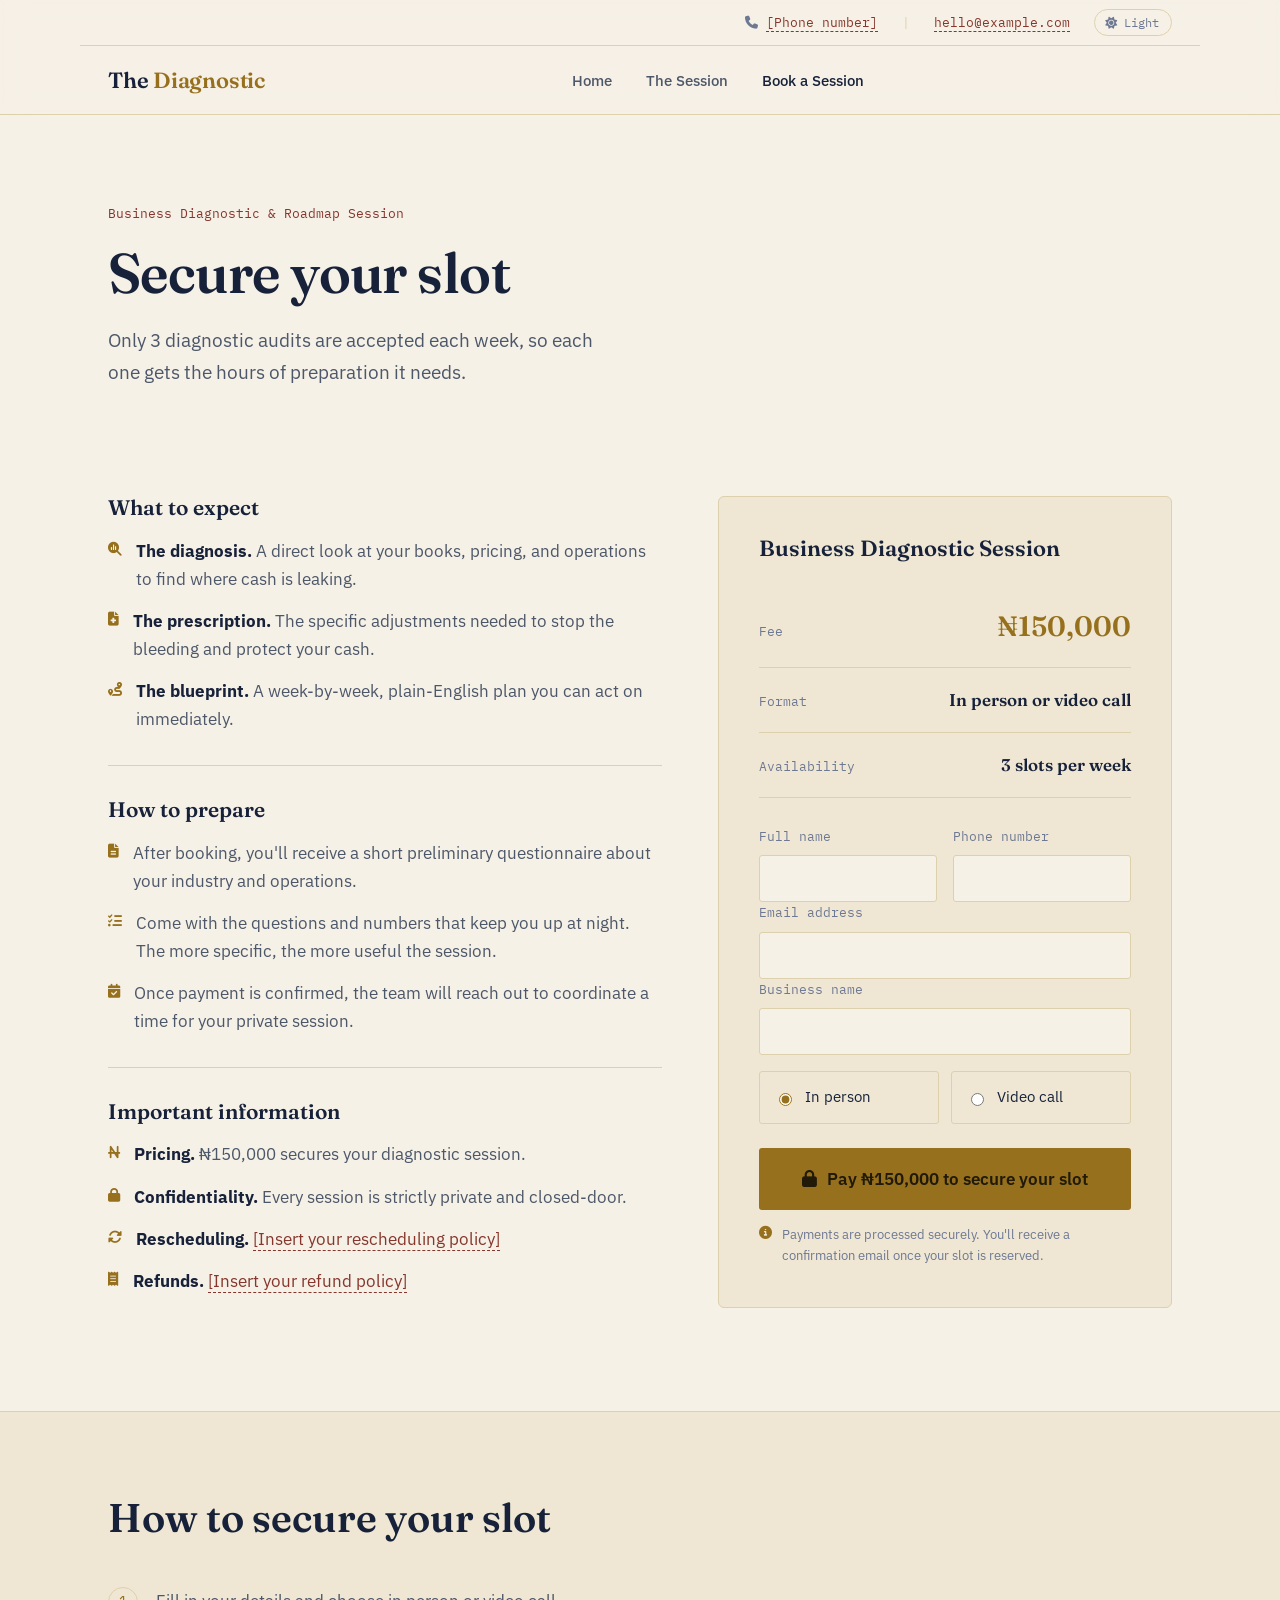
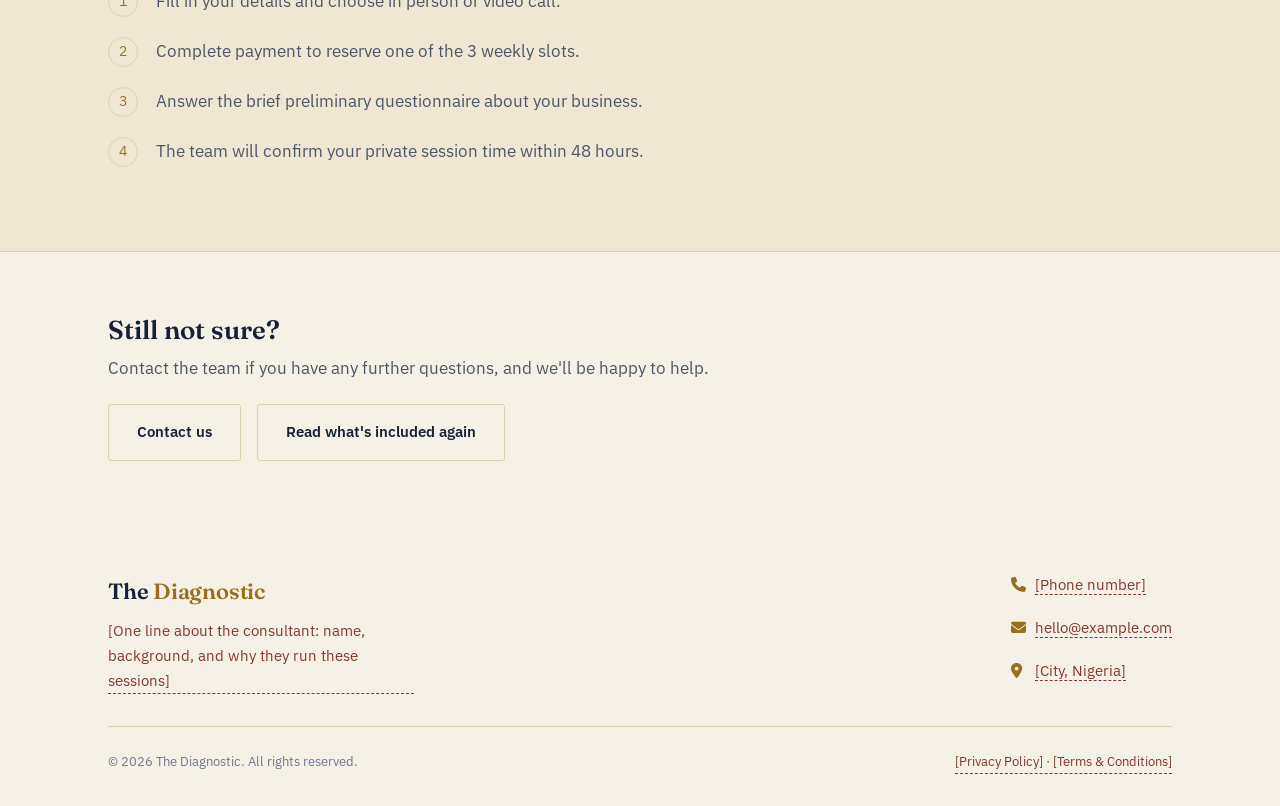
==== book-your-session.html @ 74709413 "fix: fixed UI bugs and navbar JS script" ====
<!doctype html>
<html lang="en">

<head>
  <meta charset="UTF-8" />
  <meta name="viewport" content="width=device-width, initial-scale=1" />
  <script>
    (function () {
      try {
        var stored = localStorage.getItem("diagnostic-theme");
        var theme = stored || (window.matchMedia && window.matchMedia("(prefers-color-scheme: light)").matches ? "light" : "dark");
        if (theme === "light") document.documentElement.setAttribute("data-theme", "light");
      } catch (e) { }
    })();
  </script>
  <title>Book Your Business Diagnostic Session</title>
  <meta name="description"
    content="Secure one of 3 weekly diagnostic sessions. ₦150,000. In person or by private video call." />
  <link rel="preconnect" href="https://fonts.googleapis.com" />
  <link rel="preconnect" href="https://fonts.gstatic.com" crossorigin />
  <link
    href="https://fonts.googleapis.com/css2?family=Fraunces:opsz,wght@9..144,500;9..144,600;9..144,700&family=IBM+Plex+Sans:wght@400;500;600&family=IBM+Plex+Mono:wght@400;500&display=swap"
    rel="stylesheet" />
  <link rel="stylesheet" href="https://cdnjs.cloudflare.com/ajax/libs/font-awesome/6.5.2/css/all.min.css"
    integrity="sha512-SnH5WK+bZxgPHs44uWIX+LLJAJ9/2PkPKZ5QiAj6Ta86w+fsb2TkcmfRyVX3pBnMFcV7oQPJkl9QevSCWr3W6A=="
    crossorigin="anonymous" referrerpolicy="no-referrer" />
  <link rel="stylesheet" href="assets/style.css" />
  <style>
    .booking-grid {
      display: grid;
      grid-template-columns: 1.1fr 0.9fr;
      gap: 56px;
      align-items: start;
    }

    @media (max-width: 880px) {
      .booking-grid {
        grid-template-columns: 1fr;
      }
    }

    .booking-form {
      display: grid;
      gap: 16px;
      margin-top: 28px;
    }

    .booking-form label {
      display: block;
      font-family: var(--font-mono);
      font-size: 0.8125rem;
      color: var(--color-text-faint);
      margin-bottom: 8px;
    }

    .booking-form input {
      width: 100%;
      background: var(--color-bg);
      border: 1px solid var(--color-border);
      border-radius: var(--radius-sm);
      padding: 13px 14px;
      color: var(--color-text);
      font-family: var(--font-body);
      font-size: 0.9375rem;
    }

    .booking-form input:focus-visible {
      outline: 2px solid var(--color-accent-strong);
      outline-offset: 2px;
    }

    .booking-form fieldset {
      border: none;
      padding: 0;
      margin: 0;
    }

    .booking-form_row {
      display: grid;
      grid-template-columns: 1fr 1fr;
      gap: 16px;
    }

    @media (max-width: 520px) {
      .booking-form_row {
        grid-template-columns: 1fr;
      }
    }

    .format-choice {
      display: grid;
      grid-template-columns: 1fr 1fr;
      gap: 12px;
    }

    @media (max-width: 520px) {
      .format-choice {
        grid-template-columns: 1fr;
      }
    }

    .format-choice label {
      display: flex;
      align-items: center;
      gap: 10px;
      border: 1px solid var(--color-border);
      border-radius: var(--radius-sm);
      padding: 13px 14px;
      font-family: var(--font-body);
      font-size: 0.9375rem;
      color: var(--color-text);
      cursor: pointer;
    }

    .format-choice input {
      width: auto;
      accent-color: var(--color-accent);
    }

    .payment-note {
      display: flex;
      align-items: flex-start;
      gap: 10px;
      font-size: 0.8125rem;
      color: var(--color-text-faint);
      margin-top: 14px;
    }

    .payment-note i {
      color: var(--color-accent);
      margin-top: 2px;
    }
  </style>
</head>

<body>

  <div class="nav_scrim" aria-hidden="true"></div>
  <header class="site-header">
    <div class="topbar">
      <a href="tel:+2340000000000"><i class="fa-solid fa-phone" aria-hidden="true"></i> <span class="fill-me">[Phone
          number]</span></a>
      <span class="topbar_divider">|</span>
      <a href="mailto:hello@example.com"><span class="fill-me">hello@example.com</span></a>
      <button class="theme-toggle" aria-pressed="false" aria-label="Switch to light mode">
        <i class="fa-solid fa-moon" aria-hidden="true"></i>
        <i class="fa-solid fa-sun" aria-hidden="true"></i>
        <span id="theme-label">Dark</span>
      </button>
    </div>
    <nav class="nav">
      <a href="index.html" class="wordmark">The <span>Diagnostic</span></a>
      <ul class="nav_links">
        <li><a href="index.html">Home</a></li>
        <li><a href="the-diagnostic.html">The Session</a></li>
        <li><a href="book-your-session.html" aria-current="page">Book a Session</a></li>
      </ul>
      <div class="nav_cta">
        <button class="nav_toggle" aria-label="Open menu" aria-expanded="false">
          <i class="fa-solid fa-bars" aria-hidden="true"></i>
        </button>
      </div>
    </nav>
  </header>

  <main>

    <section class="hero" style="padding-bottom: 24px;">
      <div class="container">
        <p class="hero_eyebrow">Business Diagnostic &amp; Roadmap Session</p>
        <h1 class="hero_title" style="max-width: 20ch; font-size: clamp(2.25rem, 3.4vw + 1rem, 3.5rem);">Secure your
          slot</h1>
        <p class="hero_subtitle">Only 3 diagnostic audits are accepted each week, so each one gets the hours of
          preparation it needs.</p>
      </div>
    </section>

    <section class="section">
      <div class="container">
        <div class="booking-grid">

          <div>
            <div class="detail-block" style="border-top: none; padding-top: 0;">
              <h3>What to expect</h3>
              <ul>
                <li><i class="fa-solid fa-magnifying-glass-chart" aria-hidden="true"></i><span><strong>The
                      diagnosis.</strong> A direct look at your books, pricing, and operations to find where cash is
                    leaking.</span></li>
                <li><i class="fa-solid fa-file-medical" aria-hidden="true"></i><span><strong>The prescription.</strong>
                    The specific adjustments needed to stop the bleeding and protect your cash.</span></li>
                <li><i class="fa-solid fa-route" aria-hidden="true"></i><span><strong>The blueprint.</strong> A
                    week-by-week, plain-English plan you can act on immediately.</span></li>
              </ul>
            </div>

            <div class="detail-block">
              <h3>How to prepare</h3>
              <ul>
                <li><i class="fa-solid fa-file-lines" aria-hidden="true"></i><span>After booking, you'll receive a short
                    preliminary questionnaire about your industry and operations.</span></li>
                <li><i class="fa-solid fa-list-check" aria-hidden="true"></i><span>Come with the questions and numbers
                    that keep you up at night. The more specific, the more useful the session.</span></li>
                <li><i class="fa-solid fa-calendar-check" aria-hidden="true"></i><span>Once payment is confirmed, the
                    team will reach out to coordinate a time for your private session.</span></li>
              </ul>
            </div>

            <div class="detail-block">
              <h3>Important information</h3>
              <ul>
                <li><i class="fa-solid fa-naira-sign" aria-hidden="true"></i><span><strong>Pricing.</strong> ₦150,000
                    secures your diagnostic session.</span></li>
                <li><i class="fa-solid fa-lock" aria-hidden="true"></i><span><strong>Confidentiality.</strong> Every
                    session is strictly private and closed-door.</span></li>
                <li><i class="fa-solid fa-rotate" aria-hidden="true"></i><span><strong>Rescheduling.</strong> <span
                      class="fill-me">[Insert your rescheduling policy]</span></span></li>
                <li><i class="fa-solid fa-receipt" aria-hidden="true"></i><span><strong>Refunds.</strong> <span
                      class="fill-me">[Insert your refund policy]</span></span></li>
              </ul>
            </div>
          </div>

          <aside class="offer-panel" aria-labelledby="booking-heading">
            <h2 id="booking-heading" style="font-size: 1.375rem; margin-bottom: 24px;">Business Diagnostic Session</h2>

            <div class="offer-panel_row">
              <span class="offer-panel_label">Fee</span>
              <span class="offer-panel_value offer-panel_value--price">&#8358;150,000</span>
            </div>
            <div class="offer-panel_row">
              <span class="offer-panel_label">Format</span>
              <span class="offer-panel_value">In person or video call</span>
            </div>
            <div class="offer-panel_row">
              <span class="offer-panel_label">Availability</span>
              <span class="offer-panel_value">3 slots per week</span>
            </div>

            <form class="booking-form" id="booking-form">
              <fieldset>
                <legend class="visually-hidden">Your details</legend>
                <div class="booking-form_row">
                  <div>
                    <label for="full-name">Full name</label>
                    <input type="text" id="full-name" name="full-name" required autocomplete="name" />
                  </div>
                  <div>
                    <label for="phone">Phone number</label>
                    <input type="tel" id="phone" name="phone" required autocomplete="tel" />
                  </div>
                </div>
                <div>
                  <label for="email">Email address</label>
                  <input type="email" id="email" name="email" required autocomplete="email" />
                </div>
                <div>
                  <label for="business-name">Business name</label>
                  <input type="text" id="business-name" name="business-name" required autocomplete="organization" />
                </div>
              </fieldset>

              <fieldset>
                <legend class="visually-hidden">Preferred format</legend>
                <label for="format-in-person" class="visually-hidden">Format</label>
                <div class="format-choice">
                  <label>
                    <input type="radio" name="format" value="in-person" checked />
                    In person
                  </label>
                  <label>
                    <input type="radio" name="format" value="video-call" />
                    Video call
                  </label>
                </div>
              </fieldset>

              <button type="submit" class="btn btn--primary btn--block btn--large">
                <i class="fa-solid fa-lock" aria-hidden="true"></i>
                Pay &#8358;150,000 to secure your slot
              </button>
            </form>

            <p class="payment-note">
              <i class="fa-solid fa-circle-info" aria-hidden="true"></i>
              <span>Payments are processed securely. You'll receive a confirmation email once your slot is
                reserved.</span>
            </p>
          </aside>

        </div>
      </div>
    </section>

    <section class="section section--panel">
      <div class="container">
        <div class="section_head">
          <h2>How to secure your slot</h2>
        </div>
        <ol class="steps">
          <li>
            <p>Fill in your details and choose in person or video call.</p>
          </li>
          <li>
            <p>Complete payment to reserve one of the 3 weekly slots.</p>
          </li>
          <li>
            <p>Answer the brief preliminary questionnaire about your business.</p>
          </li>
          <li>
            <p>The team will confirm your private session time within 48 hours.</p>
          </li>
        </ol>
      </div>
    </section>

    <section class="contact-band">
      <div class="container">
        <h2>Still not sure?</h2>
        <p>Contact the team if you have any further questions, and we'll be happy to help.</p>
        <div class="contact-band_actions">
          <a href="mailto:hello@example.com" class="btn btn--ghost">Contact us</a>
          <a href="the-diagnostic.html" class="btn btn--ghost">Read what's included again</a>
        </div>
      </div>
    </section>

  </main>

  <footer class="site-footer">
    <div class="container">
      <div class="site-footer_grid">
        <div class="site-footer_brand">
          <a href="index.html" class="wordmark">The <span>Diagnostic</span></a>
          <p class="fill-me">[One line about the consultant: name, background, and why they run these sessions]</p>
        </div>
        <div class="site-footer_contact">
          <div><i class="fa-solid fa-phone" aria-hidden="true"></i><span class="fill-me">[Phone number]</span></div>
          <div><i class="fa-solid fa-envelope" aria-hidden="true"></i><span class="fill-me">hello@example.com</span>
          </div>
          <div><i class="fa-solid fa-location-dot" aria-hidden="true"></i><span class="fill-me">[City, Nigeria]</span>
          </div>
        </div>
      </div>
      <div class="site-footer_bottom">
        <span>&copy; <span id="year"></span> The Diagnostic. All rights reserved.</span>
        <span class="fill-me">[Privacy Policy] &middot; [Terms &amp; Conditions]</span>
      </div>
    </div>
  </footer>

  <script src="assets/script.js"></script>
  <script src="https://js.paystack.co/v1/inline.js"></script>
  <script>
    document.getElementById("year").textContent = new Date().getFullYear();

    var PAYSTACK_PUBLIC_KEY = "pk_test_340489430ccd695dd2fd06856f54d619862354df";

    document.getElementById("booking-form").addEventListener("submit", function (event) {
      event.preventDefault();

      var email = document.getElementById("email").value;
      var fullName = document.getElementById("full-name").value;

      var handler = PaystackPop.setup({
        key: PAYSTACK_PUBLIC_KEY,
        email: email,
        amount: 15000000, // ₦150,000 in kobo
        currency: "NGN",
        ref: "diag_" + Math.floor(Math.random() * 1000000000 + 1),
        metadata: {
          custom_fields: [
            { display_name: "Full Name", variable_name: "full_name", value: fullName }
          ]
        },
        callback: function (response) {
          window.location.href = "thank-you.html?ref=" + response.reference;
        },
        onClose: function () {
          alert("Error occurred while processing payment! Try again.")
        }
      });

      handler.openIframe();
    });
  </script>
</body>

</html>
---- assets/style.css ----
/* ==========================================================================
   The Business Diagnostic Platform — shared stylesheet
   ========================================================================== */

:root {
  /* Colour */
  --color-bg: #0f1b2d;
  --color-bg-panel: #16273d;
  --color-bg-panel-alt: #1c304a;
  --color-text: #f3efe7;
  --color-text-muted: #b9c2cf;
  --color-text-faint: #7c8aa0;
  --color-border: #2a3b52;
  --color-accent: #c89b3c;
  --color-accent-strong: #e0b655;
  --color-alert: #a24437;
  --color-alert-strong: #c2564a;

  /* Type */
  --font-display: "Fraunces", Georgia, "Times New Roman", serif;
  --font-body:
    "IBM Plex Sans", -apple-system, BlinkMacSystemFont, "Segoe UI", sans-serif;
  --font-mono: "IBM Plex Mono", "Courier New", monospace;

  /* Layout */
  --container-width: 1120px;
  --radius-sm: 3px;
  --radius-md: 6px;
  --header-blur-bg: color-mix(in srgb, var(--color-bg) 80%, transparent);
  --drawer-bg: color-mix(in srgb, var(--color-bg-panel) 88%, transparent);
}

[data-theme="light"] {
  --color-bg: #f6f1e7;
  --color-bg-panel: #efe7d3;
  --color-bg-panel-alt: #e6dbbe;
  --color-text: #17223a;
  --color-text-muted: #4c5769;
  --color-text-faint: #6d7893;
  --color-border: #ddd0ac;
  --color-accent: #96701d;
  --color-accent-strong: #7c5c17;
  --color-alert: #a24437;
  --color-alert-strong: #86362c;
}

[data-theme="light"] .btn--primary {
  color: #211a09;
}

[data-theme="light"] .leak-card_icon {
  background: rgba(150, 112, 29, 0.14);
}

*,
*::before,
*::after {
  box-sizing: border-box;
}

html {
  height: 100%;
  scroll-behavior: smooth;
}

body {
  height: 100%;
  min-height: 100vh;
  margin: 0;
  display: flex;
  flex-direction: column;
  background: var(--color-bg);
  color: var(--color-text);
  font-family: var(--font-body);
  font-size: 17px;
  line-height: 1.65;
  -webkit-font-smoothing: antialiased;
  transition:
    background-color 200ms ease,
    color 200ms ease;
}

main {
  flex: 1 0 auto;
}

body.nav-open {
  overflow: hidden;
}

@media (prefers-reduced-motion: reduce) {
  html {
    scroll-behavior: auto;
  }
  * {
    animation-duration: 0.001ms !important;
    transition-duration: 0.001ms !important;
  }
}

img {
  max-width: 100%;
  display: block;
}

a {
  color: inherit;
}

.container {
  width: 100%;
  max-width: var(--container-width);
  margin: 0 auto;
  padding: 0 28px;
}

.visually-hidden {
  position: absolute;
  width: 1px;
  height: 1px;
  overflow: hidden;
  clip: rect(0 0 0 0);
  white-space: nowrap;
}

/* Focus visibility ------------------------------------------------------- */

a:focus-visible,
button:focus-visible,
input:focus-visible,
textarea:focus-visible {
  outline: 2px solid var(--color-accent-strong);
  outline-offset: 3px;
}

/* Typography --------------------------------------------------------------*/

h1,
h2,
h3,
h4 {
  font-family: var(--font-display);
  font-weight: 600;
  line-height: 1.08;
  margin: 0;
  color: var(--color-text);
}

p {
  margin: 0 0 1.1em;
  max-width: 62ch;
  color: var(--color-text-muted);
}

p:last-child {
  margin-bottom: 0;
}

.eyebrow-note {
  font-family: var(--font-mono);
  font-size: 0.8125rem;
  color: var(--color-accent);
  letter-spacing: 0.02em;
}

/* Buttons ------------------------------------------------------------------*/

.btn {
  display: inline-flex;
  align-items: center;
  gap: 10px;
  font-family: var(--font-body);
  font-weight: 600;
  font-size: 0.9375rem;
  text-decoration: none;
  padding: 15px 28px;
  border-radius: var(--radius-sm);
  border: 1px solid transparent;
  cursor: pointer;
  transition:
    background-color 160ms ease,
    border-color 160ms ease,
    color 160ms ease;
}

.btn--primary {
  background: var(--color-accent);
  color: #16130a;
}

.btn--primary:hover,
.btn--primary:focus-visible {
  background: var(--color-accent-strong);
}

.btn--ghost {
  background: transparent;
  color: var(--color-text);
  border-color: var(--color-border);
}

.btn--ghost:hover,
.btn--ghost:focus-visible {
  border-color: var(--color-accent);
  color: var(--color-accent-strong);
}

.btn--block {
  width: 100%;
  justify-content: center;
}

.btn--large {
  padding: 19px 32px;
  font-size: 1.0625rem;
}

/* Header --------------------------------------------------------------------*/

.site-header {
  border-bottom: 1px solid var(--color-border);
  position: sticky;
  top: 0;
  z-index: 47;
  width: 100%;
  isolation: isolate;
}

.site-header::before {
  content: "";
  position: absolute;
  inset: 0;
  z-index: -1;
  background: var(--header-blur-bg);
  backdrop-filter: blur(14px) saturate(140%);
  -webkit-backdrop-filter: blur(14px) saturate(140%);
}

.topbar {
  display: flex;
  align-items: center;
  justify-content: flex-end;
  flex-wrap: wrap;
  gap: 10px 24px;
  padding: 9px 28px;
  max-width: var(--container-width);
  margin: 0 auto;
  border-bottom: 1px solid var(--color-border);
  font-family: var(--font-mono);
  font-size: 0.8125rem;
  color: var(--color-text-faint);
}

.topbar a {
  text-decoration: none;
  color: var(--color-text-faint);
}

.topbar a:hover {
  color: var(--color-accent);
}

.topbar_divider {
  color: var(--color-border);
}

.theme-toggle {
  display: inline-flex;
  align-items: center;
  gap: 7px;
  background: transparent;
  border: 1px solid var(--color-border);
  border-radius: 999px;
  color: var(--color-text-faint);
  font-family: var(--font-mono);
  font-size: 0.75rem;
  padding: 5px 12px 5px 10px;
  cursor: pointer;
  transition:
    border-color 160ms ease,
    color 160ms ease;
}

.theme-toggle:hover,
.theme-toggle:focus-visible {
  border-color: var(--color-accent);
  color: var(--color-accent);
}

.theme-toggle .fa-sun {
  display: none;
}

[data-theme="light"] .theme-toggle .fa-moon {
  display: none;
}

[data-theme="light"] .theme-toggle .fa-sun {
  display: inline-block;
}

@media (max-width: 560px) {
  .theme-toggle span {
    display: none;
  }
}

.nav {
  display: flex;
  align-items: center;
  justify-content: space-between;
  gap: 20px;
  padding: 16px 28px;
  max-width: var(--container-width);
  margin: 0 auto;
  width: 100%;
}

.wordmark {
  font-family: var(--font-display);
  font-size: 1.375rem;
  font-weight: 600;
  text-decoration: none;
  color: var(--color-text);
  letter-spacing: -0.01em;
  white-space: nowrap;
}

.wordmark span {
  color: var(--color-accent);
}

.nav_drawer {
  display: contents;
}

.nav_close {
  display: none;
}

.nav_links {
  display: flex;
  align-items: center;
  gap: 34px;
  list-style: none;
  margin: 0;
  padding: 0;
}

.nav_links a {
  text-decoration: none;
  color: var(--color-text-muted);
  font-size: 0.9375rem;
  font-weight: 500;
  transition: color 160ms ease;
}

.nav_links a:hover,
.nav_links a[aria-current="page"] {
  color: var(--color-text);
}

.nav_cta {
  display: flex;
  align-items: center;
  gap: 16px;
  flex-shrink: 0;
}

.nav_toggle {
  display: none;
  background: transparent;
  border: 1px solid var(--color-border);
  border-radius: var(--radius-sm);
  color: var(--color-text);
  width: 42px;
  height: 42px;
  font-size: 1.125rem;
  align-items: center;
  justify-content: center;
  cursor: pointer;
  flex-shrink: 0;
}

.nav_toggle:hover,
.nav_toggle:focus-visible {
  border-color: var(--color-accent);
  color: var(--color-accent);
}

.nav_scrim {
  position: fixed;
  inset: 0;
  background: rgba(6, 11, 20, 0.55);
  opacity: 0;
  pointer-events: none;
  transition: opacity 220ms ease;
  z-index: 45;
}

.nav_scrim.is-open {
  opacity: 1;
  pointer-events: auto;
}

@media (min-width: 881px) {
  .nav_scrim {
    display: none;
  }
}

@media (max-width: 880px) {
  .nav {
    padding: 14px 20px;
  }
  .nav_drawer {
    display: block;
    position: fixed;
    top: 0;
    right: 0;
    bottom: 0;
    width: min(320px, 82vw);
    background: var(--drawer-bg);
    backdrop-filter: blur(22px) saturate(160%);
    -webkit-backdrop-filter: blur(22px) saturate(160%);
    border-left: 1px solid var(--color-border);
    box-shadow: -12px 0 40px rgba(0, 0, 0, 0.35);
    padding: 24px 28px 28px;
    transform: translateX(100%);
    transition: transform 280ms ease;
    z-index: 50;
    overflow-y: auto;
  }

  .nav_drawer.is-open {
    transform: translateX(0);
  }

  .nav_close {
    display: flex;
    align-items: center;
    justify-content: center;
    margin-left: auto;
    margin-bottom: 28px;
    width: 40px;
    height: 40px;
    background: transparent;
    border: 1px solid var(--color-border);
    border-radius: var(--radius-sm);
    color: var(--color-text);
    font-size: 1.0625rem;
    cursor: pointer;
  }

  .nav_close:hover,
  .nav_close:focus-visible {
    border-color: var(--color-accent);
    color: var(--color-accent);
  }

  .nav_links {
    display: flex;
    flex-direction: column;
    align-items: flex-start;
    gap: 4px;
  }

  .nav_links a {
    padding: 13px 0;
    width: 100%;
    border-bottom: 1px solid var(--color-border);
    font-size: 1.0625rem;
  }

  .nav_links a:last-child {
    border-bottom: none;
  }

  .nav_cta .btn {
    display: none;
  }

  .nav_toggle {
    display: inline-flex;
  }
}

/* Hero -----------------------------------------------------------------*/

.hero {
  position: relative;
  padding: 88px 0 96px;
  overflow: hidden;
}

.hero_grid {
  display: grid;
  grid-template-columns: 1.15fr 0.85fr;
  gap: 56px;
  align-items: center;
}

.hero_eyebrow {
  font-family: var(--font-mono);
  font-size: 0.8125rem;
  color: var(--color-alert-strong);
  margin: 0 0 18px;
}

.hero_eyebrow--positive {
  color: var(--color-accent-strong);
}

.hero_title {
  font-size: clamp(2.5rem, 4.2vw + 1rem, 3.25rem);
  letter-spacing: -0.01em;
}

.hero_subtitle {
  margin-top: 22px;
  font-size: 1.1875rem;
  max-width: 46ch;
  color: var(--color-text-muted);
}

.hero_actions {
  margin-top: 34px;
  display: flex;
  align-items: center;
  gap: 22px;
  flex-wrap: wrap;
}

.hero_note {
  font-family: var(--font-mono);
  font-size: 0.8125rem;
  color: var(--color-text-faint);
  margin-top: 22px;
}

.vitals {
  width: 100%;
  height: auto;
}

.vitals path {
  fill: none;
  stroke: var(--color-accent);
  stroke-width: 2;
  opacity: 0.55;
}

.vitals circle {
  fill: var(--color-accent-strong);
}

@media (max-width: 880px) {
  .hero_grid {
    grid-template-columns: 1fr;
  }
  .hero {
    padding: 56px 0 64px;
  }
}

/* Section rhythm ---------------------------------------------------------*/

.section {
  padding: 84px 0;
}

.section--panel {
  background: var(--color-bg-panel);
  border-top: 1px solid var(--color-border);
  border-bottom: 1px solid var(--color-border);
}

.section_head {
  max-width: 640px;
  margin-bottom: 48px;
}

.section_head h2 {
  font-size: clamp(1.875rem, 2.4vw + 1rem, 2.5rem);
  margin-bottom: 16px;
}

@media (max-width: 640px) {
  .section {
    padding: 56px 0;
  }
}

/* Symptom list -------------------------------------------------------------*/

.symptom-list {
  list-style: none;
  margin: 0;
  padding: 0;
  display: grid;
  gap: 1px;
  background: var(--color-border);
  border: 1px solid var(--color-border);
  border-radius: var(--radius-md);
  overflow: hidden;
}

.symptom-list li {
  background: var(--color-bg);
  padding: 24px 28px;
  display: flex;
  gap: 18px;
  align-items: flex-start;
}

.symptom-list i {
  color: var(--color-alert-strong);
  font-size: 1.0625rem;
  margin-top: 4px;
  flex-shrink: 0;
}

.symptom-list p {
  margin: 0;
  color: var(--color-text);
  max-width: 60ch;
}

/* Leak cards --------------------------------------------------------------*/

.card-grid {
  display: grid;
  grid-template-columns: repeat(3, 1fr);
  gap: 1px;
  background: var(--color-border);
  border: 1px solid var(--color-border);
  border-radius: var(--radius-md);
  overflow: hidden;
}

.card-grid--two {
  grid-template-columns: repeat(2, 1fr);
}

@media (max-width: 880px) {
  .card-grid,
  .card-grid--two {
    grid-template-columns: 1fr;
  }
}

.leak-card {
  background: var(--color-bg-panel);
  padding: 32px 28px;
}

.leak-card_icon {
  width: 44px;
  height: 44px;
  border-radius: var(--radius-sm);
  background: rgba(200, 155, 60, 0.12);
  color: var(--color-accent);
  display: flex;
  align-items: center;
  justify-content: center;
  font-size: 1.125rem;
  margin-bottom: 20px;
}

.leak-card h3 {
  font-size: 1.1875rem;
  margin-bottom: 10px;
}

.leak-card p {
  font-size: 0.9375rem;
  margin: 0;
}

/* Process sequence ----------------------------------------------------------*/

.process {
  display: grid;
  grid-template-columns: repeat(3, 1fr);
  gap: 40px;
}

@media (max-width: 880px) {
  .process {
    grid-template-columns: 1fr;
    gap: 32px;
  }
}

.process_step {
  border-top: 2px solid var(--color-accent);
  padding-top: 20px;
}

.process_index {
  font-family: var(--font-mono);
  color: var(--color-accent);
  font-size: 0.9375rem;
  display: block;
  margin-bottom: 14px;
}

.process_step h3 {
  font-size: 1.25rem;
  margin-bottom: 10px;
}

.process_step p {
  font-size: 0.9375rem;
}

/* Pull quote ----------------------------------------------------------------*/

.pull-quote {
  border-left: 2px solid var(--color-accent);
  padding-left: 32px;
  max-width: 760px;
}

.pull-quote p {
  font-family: var(--font-display);
  font-size: clamp(1.375rem, 1.6vw + 1rem, 1.875rem);
  color: var(--color-text);
  line-height: 1.4;
  max-width: 38ch;
}

/* CTA band -------------------------------------------------------------------*/

.cta-band {
  background: var(--color-bg-panel-alt);
  border-top: 1px solid var(--color-border);
  border-bottom: 1px solid var(--color-border);
  padding: 72px 0;
  text-align: left;
}

.cta-band_inner {
  display: flex;
  align-items: center;
  justify-content: space-between;
  gap: 32px;
  flex-wrap: wrap;
}

.cta-band h2 {
  font-size: clamp(1.75rem, 2.2vw + 1rem, 2.25rem);
  max-width: 20ch;
}

.cta-band p {
  margin-top: 12px;
}

/* Fee / offer summary block -------------------------------------------------*/

.offer-panel {
  background: var(--color-bg-panel);
  border: 1px solid var(--color-border);
  border-radius: var(--radius-md);
  padding: 40px;
}

.offer-panel_row {
  display: flex;
  align-items: baseline;
  justify-content: space-between;
  gap: 24px;
  padding: 18px 0;
  border-bottom: 1px solid var(--color-border);
}

.offer-panel_row:last-child {
  border-bottom: none;
  padding-bottom: 0;
}

.offer-panel_row:first-child {
  padding-top: 0;
}

.offer-panel_label {
  font-family: var(--font-mono);
  font-size: 0.8125rem;
  color: var(--color-text-faint);
}

.offer-panel_value {
  font-family: var(--font-display);
  font-size: 1.0625rem;
  font-weight: 600;
  text-align: right;
}

.offer-panel_value--price {
  font-size: 1.75rem;
  color: var(--color-accent);
}

/* Detail lists (what to expect / who it's for / preparation) ---------------*/

.detail-block {
  padding: 32px 0;
  border-top: 1px solid var(--color-border);
}

.detail-block:first-child {
  border-top: none;
  padding-top: 0;
}

.detail-block h3 {
  font-size: 1.3125rem;
  margin-bottom: 18px;
}

.detail-block ul {
  list-style: none;
  margin: 0;
  padding: 0;
  display: grid;
  gap: 14px;
}

.detail-block li {
  display: flex;
  gap: 14px;
  align-items: flex-start;
  color: var(--color-text-muted);
}

.detail-block li i {
  color: var(--color-accent);
  margin-top: 5px;
  font-size: 0.875rem;
  flex-shrink: 0;
}

.detail-block li strong {
  color: var(--color-text);
}

/* Steps list (how to secure your slot) --------------------------------------*/

.steps {
  list-style: none;
  margin: 0;
  padding: 0;
  counter-reset: step;
  display: grid;
  gap: 20px;
}

.steps li {
  counter-increment: step;
  display: flex;
  gap: 18px;
  align-items: flex-start;
}

.steps li::before {
  content: counter(step);
  font-family: var(--font-mono);
  font-size: 0.875rem;
  color: var(--color-accent);
  border: 1px solid var(--color-border);
  border-radius: 50%;
  width: 30px;
  height: 30px;
  display: flex;
  align-items: center;
  justify-content: center;
  flex-shrink: 0;
}

.steps p {
  margin: 0;
  color: var(--color-text-muted);
}

/* Cross-sell / still-not-sure -------------------------------------------------*/

.contact-band {
  text-align: left;
  padding: 64px 0;
}

.contact-band h2 {
  font-size: 1.625rem;
  margin-bottom: 10px;
}

.contact-band_actions {
  margin-top: 22px;
  display: flex;
  gap: 16px;
  flex-wrap: wrap;
}

/* Footer -----------------------------------------------------------------*/

.site-footer {
  padding: 48px 0 32px;
  flex-shrink: 0;
}

.site-footer_grid {
  display: flex;
  justify-content: space-between;
  gap: 32px;
  flex-wrap: wrap;
  margin-bottom: 32px;
}

.site-footer_brand p {
  font-size: 0.9375rem;
  max-width: 34ch;
  margin-top: 10px;
}

.site-footer_contact {
  font-size: 0.9375rem;
  color: var(--color-text-muted);
  display: grid;
  gap: 8px;
}

.site-footer_contact a {
  text-decoration: none;
  color: var(--color-text-muted);
}

.site-footer_contact a:hover {
  color: var(--color-accent);
}

.site-footer_contact i {
  width: 16px;
  color: var(--color-accent);
  margin-right: 8px;
}

.site-footer_bottom {
  display: flex;
  justify-content: space-between;
  gap: 16px;
  flex-wrap: wrap;
  padding-top: 24px;
  border-top: 1px solid var(--color-border);
  font-size: 0.8125rem;
  color: var(--color-text-faint);
}

.site-footer_bottom a {
  text-decoration: none;
  color: var(--color-text-faint);
}

.site-footer_bottom a:hover {
  color: var(--color-accent);
}

/* Placeholder marker for content the client still needs to supply ---------*/

.fill-me {
  color: var(--color-alert-strong);
  border-bottom: 1px dashed var(--color-alert-strong);
}
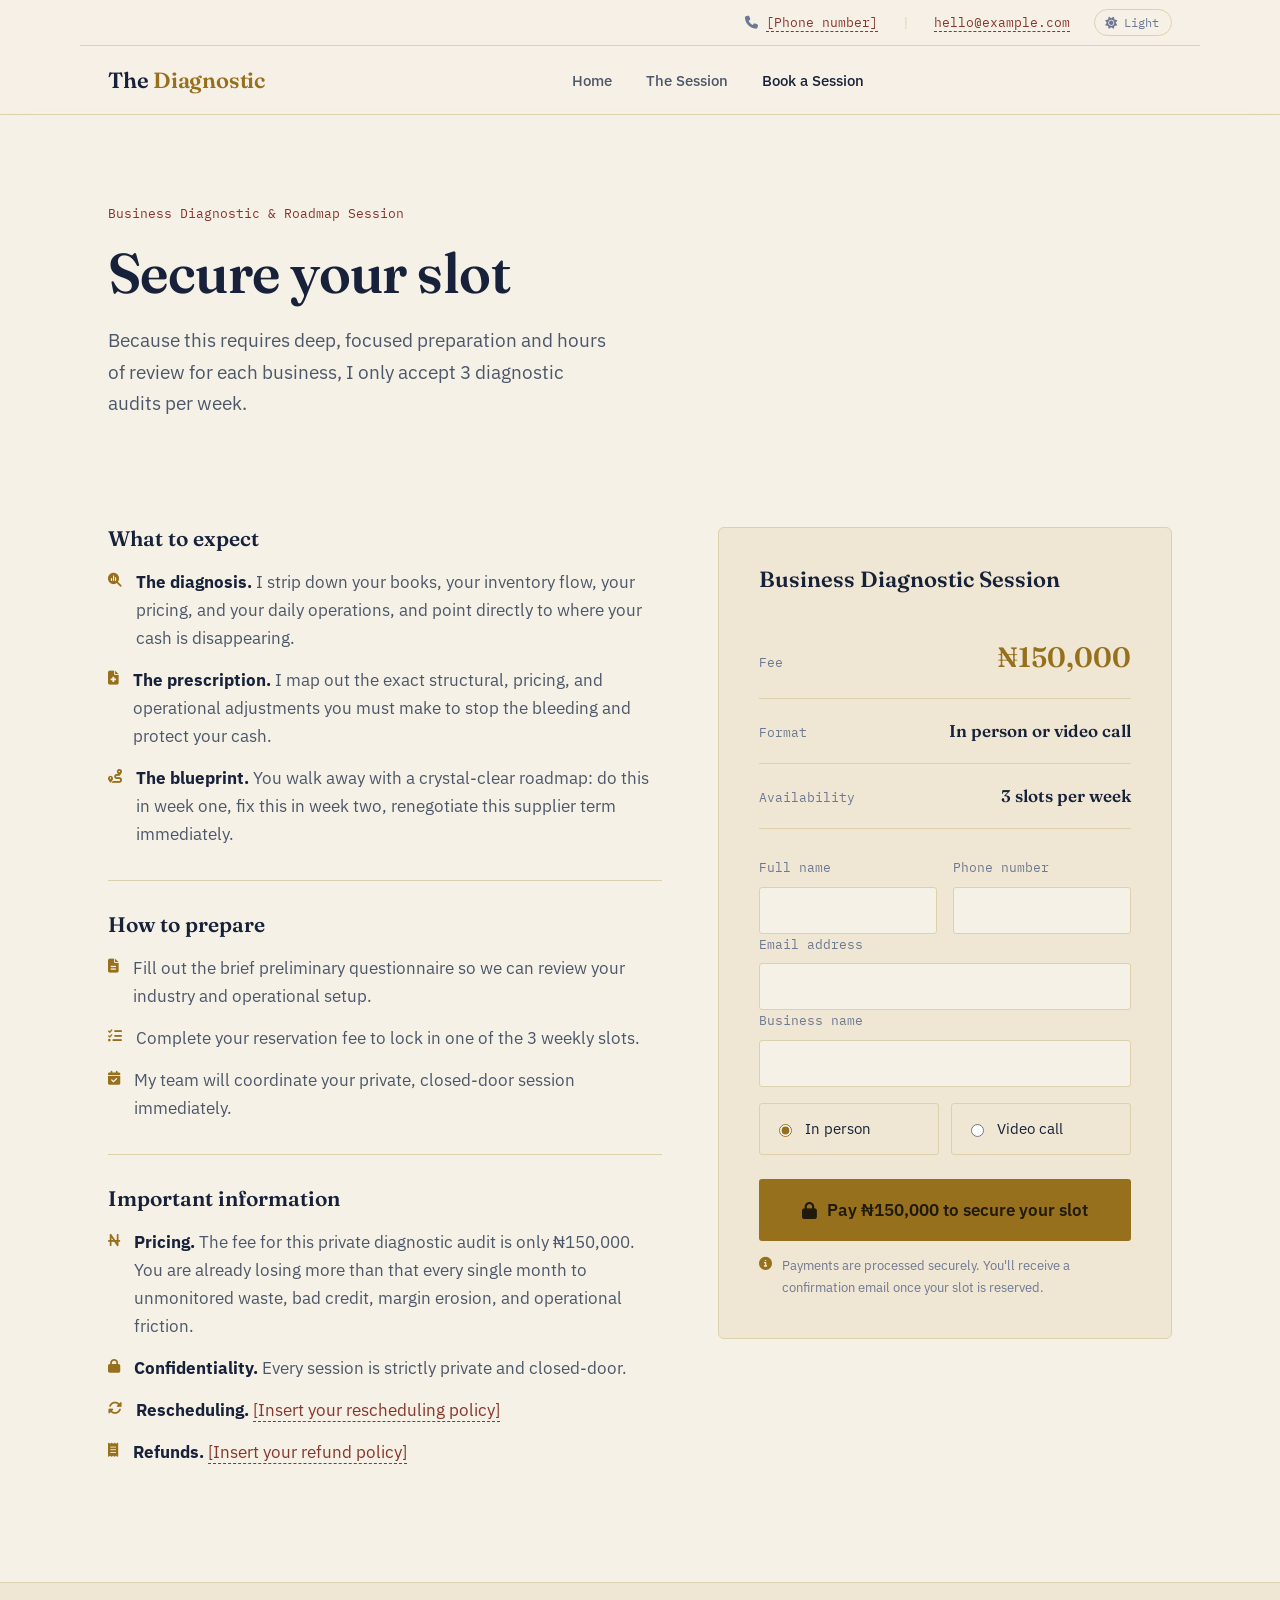
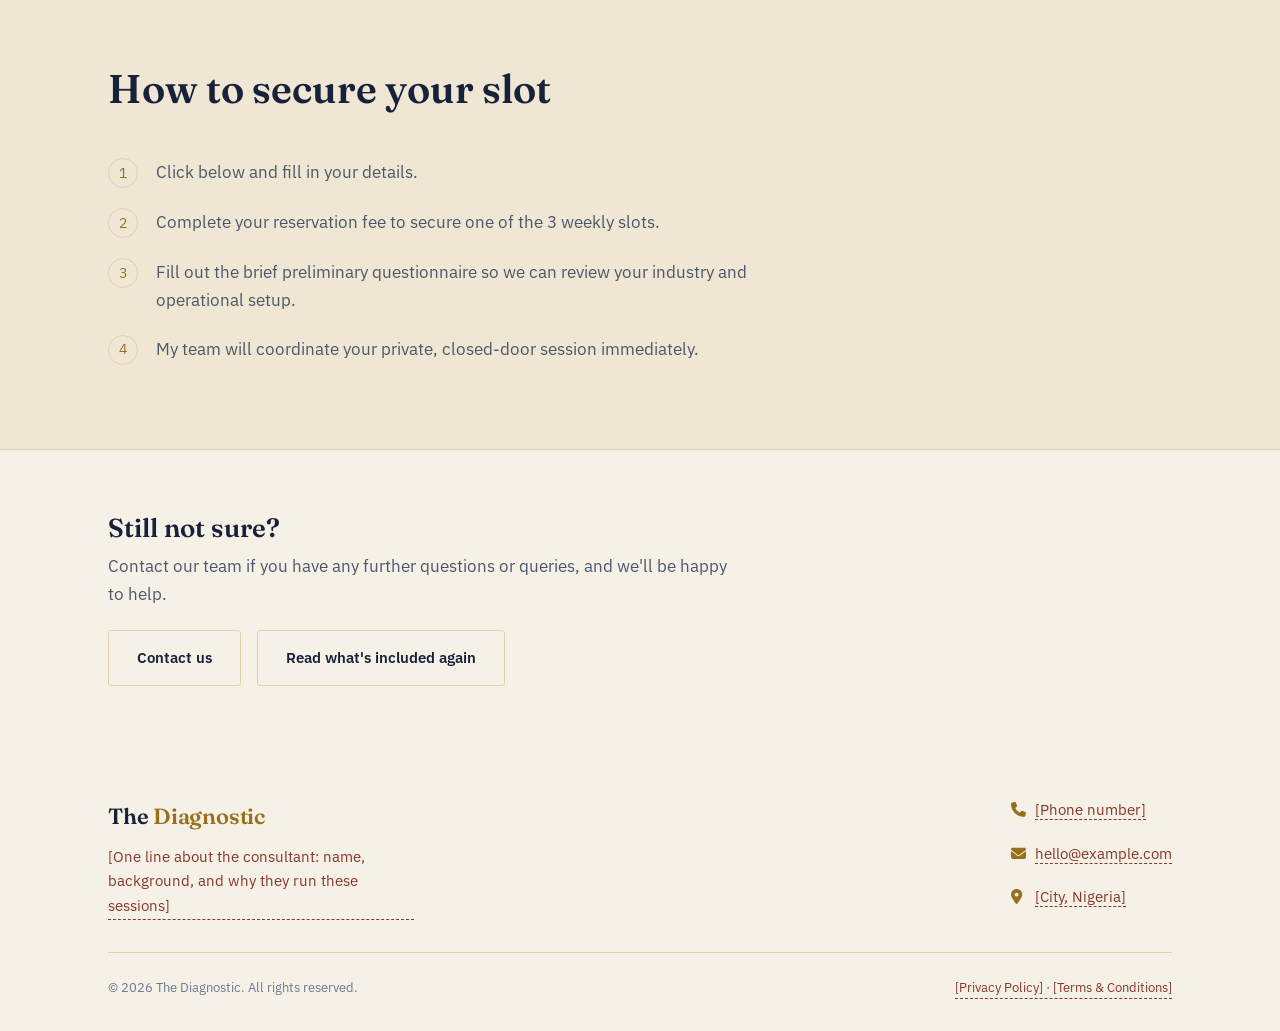
==== commit 4dd31645: "update: corrected site content, added bookings store & UI fixes" ====
--- a/book-your-session.html
+++ b/book-your-session.html
@@ -135,8 +135,8 @@
 
 <body>
 
-  <div class="nav_scrim" aria-hidden="true"></div>
   <header class="site-header">
+    <div class="nav_scrim" aria-hidden="true"></div>
     <div class="topbar">
       <a href="tel:+2340000000000"><i class="fa-solid fa-phone" aria-hidden="true"></i> <span class="fill-me">[Phone
           number]</span></a>
@@ -150,13 +150,18 @@
     </div>
     <nav class="nav">
       <a href="index.html" class="wordmark">The <span>Diagnostic</span></a>
-      <ul class="nav_links">
-        <li><a href="index.html">Home</a></li>
-        <li><a href="the-diagnostic.html">The Session</a></li>
-        <li><a href="book-your-session.html" aria-current="page">Book a Session</a></li>
-      </ul>
+      <div class="nav_drawer" id="nav-drawer">
+        <button class="nav_close" aria-label="Close menu">
+          <i class="fa-solid fa-xmark" aria-hidden="true"></i>
+        </button>
+        <ul class="nav_links">
+          <li><a href="index.html">Home</a></li>
+          <li><a href="the-diagnostic.html">The Session</a></li>
+          <li><a href="book-your-session.html" aria-current="page">Book a Session</a></li>
+        </ul>
+      </div>
       <div class="nav_cta">
-        <button class="nav_toggle" aria-label="Open menu" aria-expanded="false">
+        <button class="nav_toggle" aria-label="Open menu" aria-expanded="false" aria-controls="nav-drawer">
           <i class="fa-solid fa-bars" aria-hidden="true"></i>
         </button>
       </div>
@@ -170,8 +175,8 @@
         <p class="hero_eyebrow">Business Diagnostic &amp; Roadmap Session</p>
         <h1 class="hero_title" style="max-width: 20ch; font-size: clamp(2.25rem, 3.4vw + 1rem, 3.5rem);">Secure your
           slot</h1>
-        <p class="hero_subtitle">Only 3 diagnostic audits are accepted each week, so each one gets the hours of
-          preparation it needs.</p>
+        <p class="hero_subtitle">Because this requires deep, focused preparation and hours of review for each
+          business, I only accept 3 diagnostic audits per week.</p>
       </div>
     </section>
 
@@ -184,32 +189,36 @@
               <h3>What to expect</h3>
               <ul>
                 <li><i class="fa-solid fa-magnifying-glass-chart" aria-hidden="true"></i><span><strong>The
-                      diagnosis.</strong> A direct look at your books, pricing, and operations to find where cash is
-                    leaking.</span></li>
+                      diagnosis.</strong> I strip down your books, your inventory flow, your pricing, and your daily
+                    operations, and point directly to where your cash is disappearing.</span></li>
                 <li><i class="fa-solid fa-file-medical" aria-hidden="true"></i><span><strong>The prescription.</strong>
-                    The specific adjustments needed to stop the bleeding and protect your cash.</span></li>
-                <li><i class="fa-solid fa-route" aria-hidden="true"></i><span><strong>The blueprint.</strong> A
-                    week-by-week, plain-English plan you can act on immediately.</span></li>
+                    I map out the exact structural, pricing, and operational adjustments you must make to stop the
+                    bleeding and protect your cash.</span></li>
+                <li><i class="fa-solid fa-route" aria-hidden="true"></i><span><strong>The blueprint.</strong> You
+                    walk away with a crystal-clear roadmap: do this in week one, fix this in week two, renegotiate
+                    this supplier term immediately.</span></li>
               </ul>
             </div>
 
             <div class="detail-block">
               <h3>How to prepare</h3>
               <ul>
-                <li><i class="fa-solid fa-file-lines" aria-hidden="true"></i><span>After booking, you'll receive a short
-                    preliminary questionnaire about your industry and operations.</span></li>
-                <li><i class="fa-solid fa-list-check" aria-hidden="true"></i><span>Come with the questions and numbers
-                    that keep you up at night. The more specific, the more useful the session.</span></li>
-                <li><i class="fa-solid fa-calendar-check" aria-hidden="true"></i><span>Once payment is confirmed, the
-                    team will reach out to coordinate a time for your private session.</span></li>
+                <li><i class="fa-solid fa-file-lines" aria-hidden="true"></i><span>Fill out the brief preliminary
+                    questionnaire so we can review your industry and operational setup.</span></li>
+                <li><i class="fa-solid fa-list-check" aria-hidden="true"></i><span>Complete your reservation fee to
+                    lock in one of the 3 weekly slots.</span></li>
+                <li><i class="fa-solid fa-calendar-check" aria-hidden="true"></i><span>My team will coordinate your
+                    private, closed-door session immediately.</span></li>
               </ul>
             </div>
 
             <div class="detail-block">
               <h3>Important information</h3>
               <ul>
-                <li><i class="fa-solid fa-naira-sign" aria-hidden="true"></i><span><strong>Pricing.</strong> ₦150,000
-                    secures your diagnostic session.</span></li>
+                <li><i class="fa-solid fa-naira-sign" aria-hidden="true"></i><span><strong>Pricing.</strong> The fee
+                    for this private diagnostic audit is only ₦150,000. You are already losing more than that every
+                    single month to unmonitored waste, bad credit, margin erosion, and operational friction.</span>
+                </li>
                 <li><i class="fa-solid fa-lock" aria-hidden="true"></i><span><strong>Confidentiality.</strong> Every
                     session is strictly private and closed-door.</span></li>
                 <li><i class="fa-solid fa-rotate" aria-hidden="true"></i><span><strong>Rescheduling.</strong> <span
@@ -298,16 +307,16 @@
         </div>
         <ol class="steps">
           <li>
-            <p>Fill in your details and choose in person or video call.</p>
+            <p>Click below and fill in your details.</p>
           </li>
           <li>
-            <p>Complete payment to reserve one of the 3 weekly slots.</p>
+            <p>Complete your reservation fee to secure one of the 3 weekly slots.</p>
           </li>
           <li>
-            <p>Answer the brief preliminary questionnaire about your business.</p>
+            <p>Fill out the brief preliminary questionnaire so we can review your industry and operational setup.</p>
           </li>
           <li>
-            <p>The team will confirm your private session time within 48 hours.</p>
+            <p>My team will coordinate your private, closed-door session immediately.</p>
           </li>
         </ol>
       </div>
@@ -316,7 +325,7 @@
     <section class="contact-band">
       <div class="container">
         <h2>Still not sure?</h2>
-        <p>Contact the team if you have any further questions, and we'll be happy to help.</p>
+        <p>Contact our team if you have any further questions or queries, and we'll be happy to help.</p>
         <div class="contact-band_actions">
           <a href="mailto:hello@example.com" class="btn btn--ghost">Contact us</a>
           <a href="the-diagnostic.html" class="btn btn--ghost">Read what's included again</a>
@@ -353,7 +362,7 @@
   <script>
     document.getElementById("year").textContent = new Date().getFullYear();
 
-    var PAYSTACK_PUBLIC_KEY = "pk_test_340489430ccd695dd2fd06856f54d619862354df";
+    var PAYSTACK_PUBLIC_KEY = "pk_live_235a1fd93993c51b80e99d2d0698f90e335ff007";
 
     document.getElementById("booking-form").addEventListener("submit", function (event) {
       event.preventDefault();
@@ -366,14 +375,28 @@
         email: email,
         amount: 15000000, // ₦150,000 in kobo
         currency: "NGN",
-        ref: "diag_" + Math.floor(Math.random() * 1000000000 + 1),
+        ref: "diag_" + Date.now() + "_" + Math.floor(Math.random() * 1000000),
         metadata: {
           custom_fields: [
             { display_name: "Full Name", variable_name: "full_name", value: fullName }
           ]
         },
         callback: function (response) {
-          window.location.href = "thank-you.html?ref=" + response.reference;
+          // Payment done: save the booking to data/bookings.json, then go to thank-you page
+          fetch("/api/bookings", {
+            method: "POST",
+            headers: { "Content-Type": "application/json" },
+            body: JSON.stringify({
+              reference: response.reference,
+              full_name: fullName,
+              phone: document.getElementById("phone").value,
+              email: email,
+              business_name: document.getElementById("business-name").value,
+              format: document.querySelector('input[name="format"]:checked').value
+            })
+          }).finally(function () {
+            window.location.href = "thank-you.html?ref=" + response.reference;
+          });
         },
         onClose: function () {
           alert("Error occurred while processing payment! Try again.")
--- a/assets/style.css
+++ b/assets/style.css
@@ -305,6 +305,14 @@
   }
 }
 
+/* Keep the topbar on one line on small phones: phone number + theme toggle only */
+@media (max-width: 420px) {
+  .topbar a[href^="mailto:"],
+  .topbar_divider {
+    display: none;
+  }
+}
+
 .nav {
   display: flex;
   align-items: center;
@@ -388,6 +396,8 @@
   color: var(--color-accent);
 }
 
+/* Scrim and drawer both live inside .site-header, which forms one stacking context
+   above the page. Inside it: header content (auto) < scrim (1) < drawer (2). */
 .nav_scrim {
   position: fixed;
   inset: 0;
@@ -395,7 +405,7 @@
   opacity: 0;
   pointer-events: none;
   transition: opacity 220ms ease;
-  z-index: 45;
+  z-index: 1;
 }
 
 .nav_scrim.is-open {
@@ -409,12 +419,20 @@
   }
 }
 
+.nav_drawer-cta {
+  display: none;
+}
+
 @media (max-width: 880px) {
+  .topbar {
+    padding: 8px 20px;
+  }
   .nav {
     padding: 14px 20px;
   }
   .nav_drawer {
-    display: block;
+    display: flex;
+    flex-direction: column;
     position: fixed;
     top: 0;
     right: 0;
@@ -428,7 +446,7 @@
     padding: 24px 28px 28px;
     transform: translateX(100%);
     transition: transform 280ms ease;
-    z-index: 50;
+    z-index: 2;
     overflow-y: auto;
   }
 
@@ -461,19 +479,30 @@
   .nav_links {
     display: flex;
     flex-direction: column;
-    align-items: flex-start;
-    gap: 4px;
+    align-items: stretch;
+    gap: 0;
   }
 
   .nav_links a {
-    padding: 13px 0;
-    width: 100%;
+    display: block;
+    padding: 16px 0 16px 14px;
     border-bottom: 1px solid var(--color-border);
+    border-left: 2px solid transparent;
     font-size: 1.0625rem;
   }
 
-  .nav_links a:last-child {
+  .nav_links li:last-child a {
     border-bottom: none;
+  }
+
+  .nav_links a[aria-current="page"] {
+    border-left-color: var(--color-accent);
+    color: var(--color-accent-strong);
+  }
+
+  .nav_drawer-cta {
+    display: flex;
+    margin-top: 28px;
   }
 
   .nav_cta .btn {
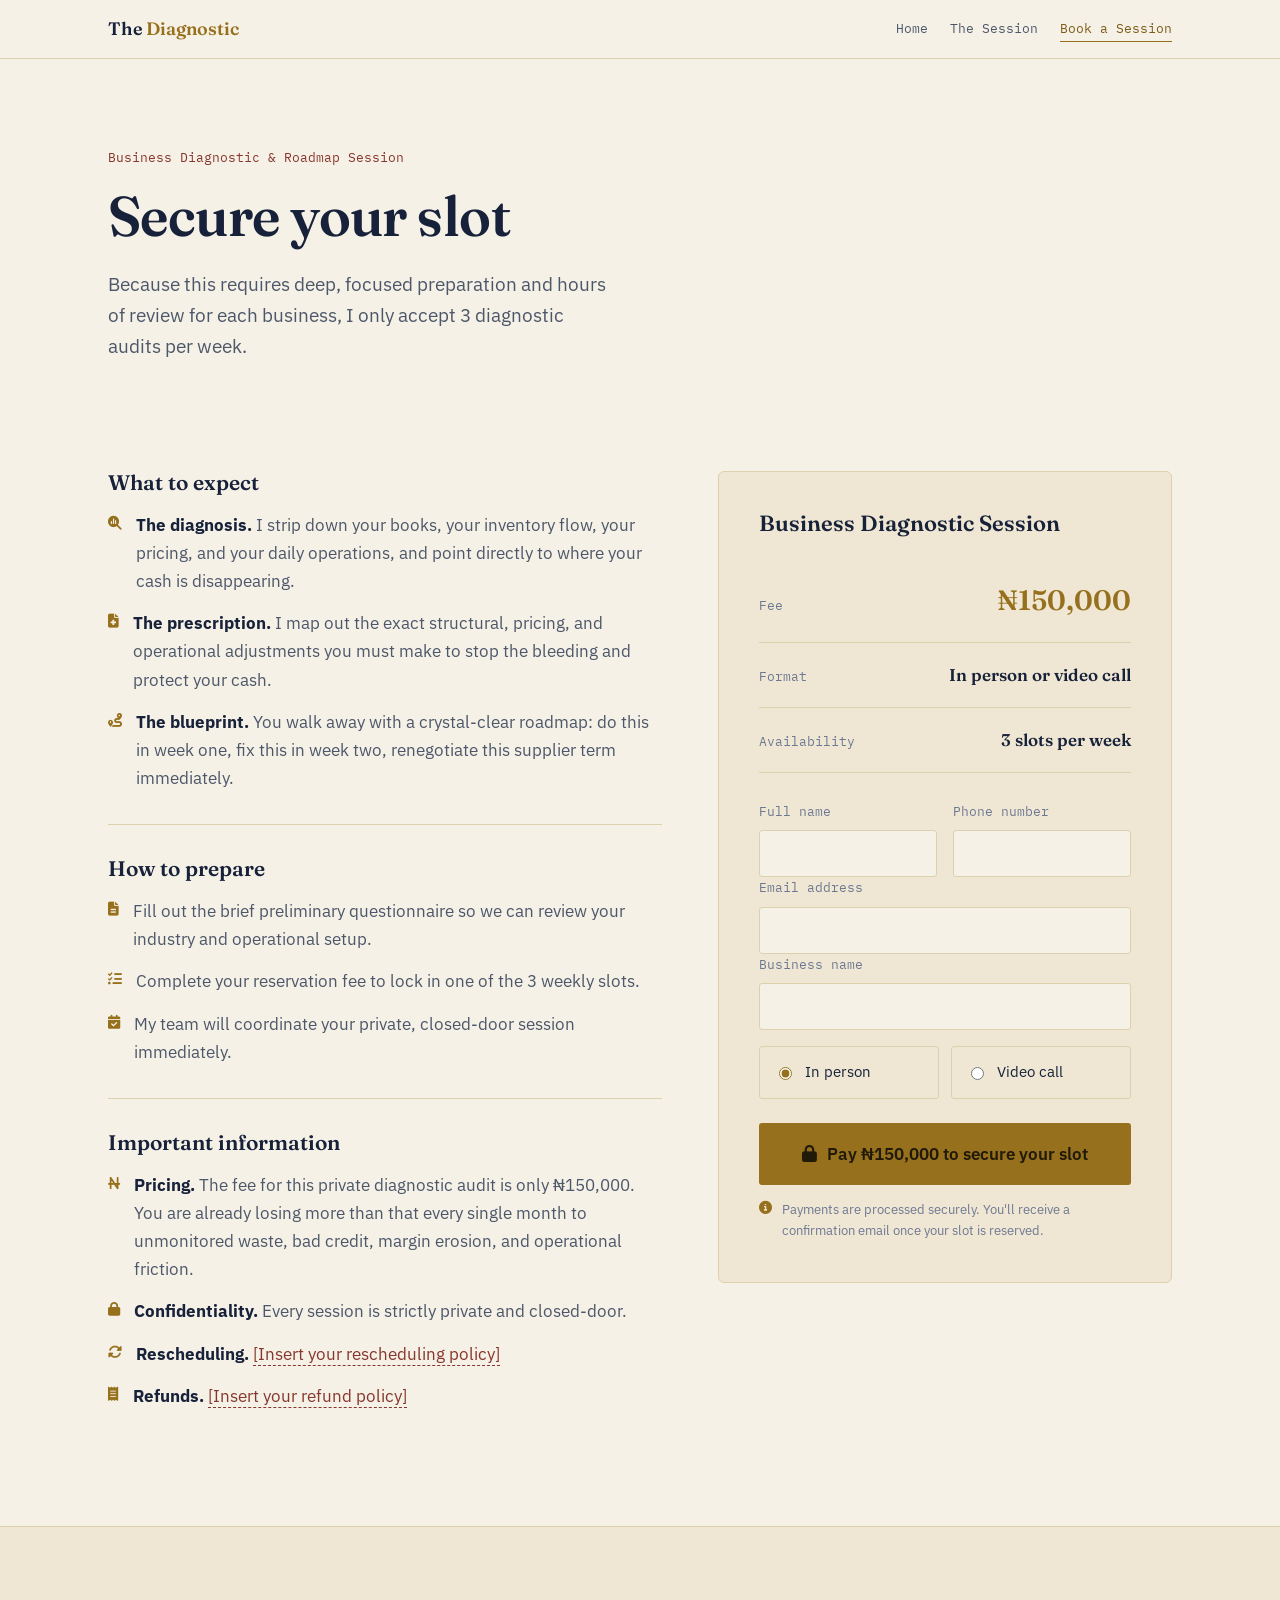
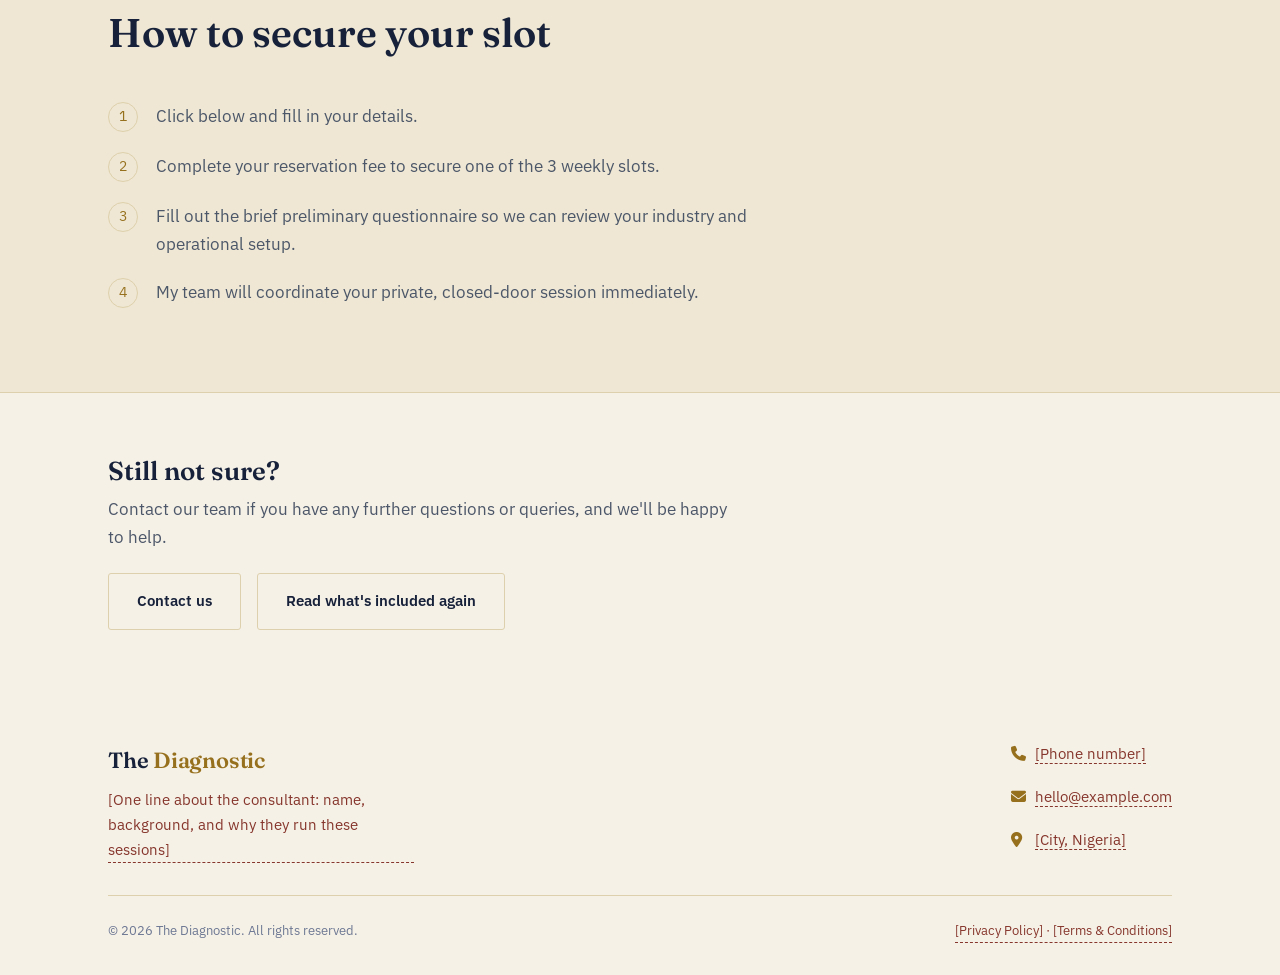
==== commit 8ffde6d1: "update: changed index UI and edited other pages to fit" ====
--- a/book-your-session.html
+++ b/book-your-session.html
@@ -24,7 +24,7 @@
   <link rel="stylesheet" href="https://cdnjs.cloudflare.com/ajax/libs/font-awesome/6.5.2/css/all.min.css"
     integrity="sha512-SnH5WK+bZxgPHs44uWIX+LLJAJ9/2PkPKZ5QiAj6Ta86w+fsb2TkcmfRyVX3pBnMFcV7oQPJkl9QevSCWr3W6A=="
     crossorigin="anonymous" referrerpolicy="no-referrer" />
-  <link rel="stylesheet" href="assets/style.css" />
+  <link rel="stylesheet" href="assets/css/style.css" />
   <style>
     .booking-grid {
       display: grid;
@@ -135,38 +135,16 @@
 
 <body>
 
-  <header class="site-header">
-    <div class="nav_scrim" aria-hidden="true"></div>
-    <div class="topbar">
-      <a href="tel:+2340000000000"><i class="fa-solid fa-phone" aria-hidden="true"></i> <span class="fill-me">[Phone
-          number]</span></a>
-      <span class="topbar_divider">|</span>
-      <a href="mailto:hello@example.com"><span class="fill-me">hello@example.com</span></a>
-      <button class="theme-toggle" aria-pressed="false" aria-label="Switch to light mode">
-        <i class="fa-solid fa-moon" aria-hidden="true"></i>
-        <i class="fa-solid fa-sun" aria-hidden="true"></i>
-        <span id="theme-label">Dark</span>
-      </button>
+  <nav class="mini-nav" aria-label="Site">
+    <div class="container mini-nav_inner">
+      <a href="index.html" class="wordmark">The <span>Diagnostic</span></a>
+      <ul class="mini-nav_links">
+        <li><a href="index.html">Home</a></li>
+        <li><a href="the-diagnostic.html">The Session</a></li>
+        <li><a href="book-your-session.html" aria-current="page">Book a Session</a></li>
+      </ul>
     </div>
-    <nav class="nav">
-      <a href="index.html" class="wordmark">The <span>Diagnostic</span></a>
-      <div class="nav_drawer" id="nav-drawer">
-        <button class="nav_close" aria-label="Close menu">
-          <i class="fa-solid fa-xmark" aria-hidden="true"></i>
-        </button>
-        <ul class="nav_links">
-          <li><a href="index.html">Home</a></li>
-          <li><a href="the-diagnostic.html">The Session</a></li>
-          <li><a href="book-your-session.html" aria-current="page">Book a Session</a></li>
-        </ul>
-      </div>
-      <div class="nav_cta">
-        <button class="nav_toggle" aria-label="Open menu" aria-expanded="false" aria-controls="nav-drawer">
-          <i class="fa-solid fa-bars" aria-hidden="true"></i>
-        </button>
-      </div>
-    </nav>
-  </header>
+  </nav>
 
   <main>
 
@@ -357,7 +335,7 @@
     </div>
   </footer>
 
-  <script src="assets/script.js"></script>
+  <script src="assets/js/script.js"></script>
   <script src="https://js.paystack.co/v1/inline.js"></script>
   <script>
     document.getElementById("year").textContent = new Date().getFullYear();
--- a/assets/css/style.css
+++ b/assets/css/style.css
@@ -0,0 +1,768 @@
+/* ==========================================================================
+  STYLE
+   ========================================================================== */
+
+:root {
+  /* Colour */
+  --color-bg: #0f1b2d;
+  --color-bg-panel: #16273d;
+  --color-bg-panel-alt: #1c304a;
+  --color-text: #f3efe7;
+  --color-text-muted: #b9c2cf;
+  --color-text-faint: #7c8aa0;
+  --color-border: #2a3b52;
+  --color-accent: #c89b3c;
+  --color-accent-strong: #e0b655;
+  --color-alert: #a24437;
+  --color-alert-strong: #c2564a;
+
+  /* Type */
+  --font-display: "Fraunces", Georgia, "Times New Roman", serif;
+  --font-body:
+    "IBM Plex Sans", -apple-system, BlinkMacSystemFont, "Segoe UI", sans-serif;
+  --font-mono: "IBM Plex Mono", "Courier New", monospace;
+
+  /* Layout */
+  --container-width: 1120px;
+  --radius-sm: 3px;
+  --radius-md: 6px;
+}
+
+[data-theme="light"] {
+  --color-bg: #f6f1e7;
+  --color-bg-panel: #efe7d3;
+  --color-bg-panel-alt: #e6dbbe;
+  --color-text: #17223a;
+  --color-text-muted: #4c5769;
+  --color-text-faint: #6d7893;
+  --color-border: #ddd0ac;
+  --color-accent: #96701d;
+  --color-accent-strong: #7c5c17;
+  --color-alert: #a24437;
+  --color-alert-strong: #86362c;
+}
+
+[data-theme="light"] .btn--primary {
+  color: #211a09;
+}
+
+[data-theme="light"] .leak-card_icon {
+  background: rgba(150, 112, 29, 0.14);
+}
+
+*,
+*::before,
+*::after {
+  box-sizing: border-box;
+}
+
+html {
+  height: 100%;
+  scroll-behavior: smooth;
+}
+
+body {
+  height: 100%;
+  min-height: 100vh;
+  margin: 0;
+  display: flex;
+  flex-direction: column;
+  background: var(--color-bg);
+  color: var(--color-text);
+  font-family: var(--font-body);
+  font-size: 17px;
+  line-height: 1.65;
+  -webkit-font-smoothing: antialiased;
+  transition:
+    background-color 200ms ease,
+    color 200ms ease;
+}
+
+main {
+  flex: 1 0 auto;
+}
+
+@media (prefers-reduced-motion: reduce) {
+  html {
+    scroll-behavior: auto;
+  }
+  * {
+    animation-duration: 0.001ms !important;
+    transition-duration: 0.001ms !important;
+  }
+}
+
+img {
+  max-width: 100%;
+  display: block;
+}
+
+a {
+  color: inherit;
+}
+
+.container {
+  width: 100%;
+  max-width: var(--container-width);
+  margin: 0 auto;
+  padding: 0 28px;
+}
+
+.visually-hidden {
+  position: absolute;
+  width: 1px;
+  height: 1px;
+  overflow: hidden;
+  clip: rect(0 0 0 0);
+  white-space: nowrap;
+}
+
+/* Focus visibility ------------------------------------------------------- */
+
+a:focus-visible,
+button:focus-visible,
+input:focus-visible,
+textarea:focus-visible {
+  outline: 2px solid var(--color-accent-strong);
+  outline-offset: 3px;
+}
+
+/* Typography --------------------------------------------------------------*/
+
+h1,
+h2,
+h3,
+h4 {
+  font-family: var(--font-display);
+  font-weight: 600;
+  line-height: 1.08;
+  margin: 0;
+  color: var(--color-text);
+}
+
+p {
+  margin: 0 0 1.1em;
+  max-width: 62ch;
+  color: var(--color-text-muted);
+}
+
+p:last-child {
+  margin-bottom: 0;
+}
+
+.eyebrow-note {
+  font-family: var(--font-mono);
+  font-size: 0.8125rem;
+  color: var(--color-accent);
+  letter-spacing: 0.02em;
+}
+
+/* Buttons ------------------------------------------------------------------*/
+
+.btn {
+  display: inline-flex;
+  align-items: center;
+  gap: 10px;
+  font-family: var(--font-body);
+  font-weight: 600;
+  font-size: 0.9375rem;
+  text-decoration: none;
+  padding: 15px 28px;
+  border-radius: var(--radius-sm);
+  border: 1px solid transparent;
+  cursor: pointer;
+  transition:
+    background-color 160ms ease,
+    border-color 160ms ease,
+    color 160ms ease;
+}
+
+.btn--primary {
+  background: var(--color-accent);
+  color: #16130a;
+}
+
+.btn--primary:hover,
+.btn--primary:focus-visible {
+  background: var(--color-accent-strong);
+}
+
+.btn--ghost {
+  background: transparent;
+  color: var(--color-text);
+  border-color: var(--color-border);
+}
+
+.btn--ghost:hover,
+.btn--ghost:focus-visible {
+  border-color: var(--color-accent);
+  color: var(--color-accent-strong);
+}
+
+.btn--block {
+  width: 100%;
+  justify-content: center;
+}
+
+.btn--large {
+  padding: 19px 32px;
+  font-size: 1.0625rem;
+}
+
+/* Wordmark (used in the mini nav and the footer brand line) -------------*/
+
+.wordmark {
+  font-family: var(--font-display);
+  font-size: 1.375rem;
+  font-weight: 600;
+  text-decoration: none;
+  color: var(--color-text);
+  letter-spacing: -0.01em;
+  white-space: nowrap;
+}
+
+.wordmark span {
+  color: var(--color-accent);
+}
+
+/* Mini nav (every page except index.html) -------------------------------*/
+
+.mini-nav {
+  border-bottom: 1px solid var(--color-border);
+  flex-shrink: 0;
+}
+
+.mini-nav_inner {
+  display: flex;
+  align-items: center;
+  justify-content: space-between;
+  gap: 12px 24px;
+  flex-wrap: wrap;
+  padding-top: 14px;
+  padding-bottom: 14px;
+}
+
+.mini-nav .wordmark {
+  font-size: 1.125rem;
+}
+
+.mini-nav_links {
+  display: flex;
+  gap: 4px 22px;
+  flex-wrap: wrap;
+  list-style: none;
+  margin: 0;
+  padding: 0;
+  font-family: var(--font-mono);
+  font-size: 0.8125rem;
+}
+
+.mini-nav_links a {
+  text-decoration: none;
+  color: var(--color-text-muted);
+  padding: 4px 0;
+  border-bottom: 1px solid transparent;
+}
+
+.mini-nav_links a:hover {
+  color: var(--color-accent);
+}
+
+.mini-nav_links a[aria-current="page"] {
+  color: var(--color-accent-strong);
+  border-bottom-color: var(--color-accent);
+}
+
+@media (max-width: 520px) {
+  .mini-nav_inner {
+    padding-left: 16px;
+    padding-right: 16px;
+  }
+}
+
+/* Hero -----------------------------------------------------------------*/
+
+.hero {
+  position: relative;
+  padding: 88px 0 96px;
+  overflow: hidden;
+}
+
+.hero_grid {
+  display: grid;
+  grid-template-columns: 1.15fr 0.85fr;
+  gap: 56px;
+  align-items: center;
+}
+
+.hero_eyebrow {
+  font-family: var(--font-mono);
+  font-size: 0.8125rem;
+  color: var(--color-alert-strong);
+  margin: 0 0 18px;
+}
+
+.hero_eyebrow--positive {
+  color: var(--color-accent-strong);
+}
+
+.hero_title {
+  font-size: clamp(2.5rem, 4.2vw + 1rem, 3.25rem);
+  letter-spacing: -0.01em;
+}
+
+.hero_subtitle {
+  margin-top: 22px;
+  font-size: 1.1875rem;
+  max-width: 46ch;
+  color: var(--color-text-muted);
+}
+
+.hero_actions {
+  margin-top: 34px;
+  display: flex;
+  align-items: center;
+  gap: 22px;
+  flex-wrap: wrap;
+}
+
+.hero_note {
+  font-family: var(--font-mono);
+  font-size: 0.8125rem;
+  color: var(--color-text-faint);
+  margin-top: 22px;
+}
+
+.vitals {
+  width: 100%;
+  height: auto;
+}
+
+.vitals path {
+  fill: none;
+  stroke: var(--color-accent);
+  stroke-width: 2;
+  opacity: 0.55;
+}
+
+.vitals circle {
+  fill: var(--color-accent-strong);
+}
+
+@media (max-width: 880px) {
+  .hero_grid {
+    grid-template-columns: 1fr;
+  }
+  .hero {
+    padding: 56px 0 64px;
+  }
+}
+
+/* Section rhythm ---------------------------------------------------------*/
+
+.section {
+  padding: 84px 0;
+}
+
+.section--panel {
+  background: var(--color-bg-panel);
+  border-top: 1px solid var(--color-border);
+  border-bottom: 1px solid var(--color-border);
+}
+
+.section_head {
+  max-width: 640px;
+  margin-bottom: 48px;
+}
+
+.section_head h2 {
+  font-size: clamp(1.875rem, 2.4vw + 1rem, 2.5rem);
+  margin-bottom: 16px;
+}
+
+@media (max-width: 640px) {
+  .section {
+    padding: 56px 0;
+  }
+}
+
+/* Symptom list -------------------------------------------------------------*/
+
+.symptom-list {
+  list-style: none;
+  margin: 0;
+  padding: 0;
+  display: grid;
+  gap: 1px;
+  background: var(--color-border);
+  border: 1px solid var(--color-border);
+  border-radius: var(--radius-md);
+  overflow: hidden;
+}
+
+.symptom-list li {
+  background: var(--color-bg);
+  padding: 24px 28px;
+  display: flex;
+  gap: 18px;
+  align-items: flex-start;
+}
+
+.symptom-list i {
+  color: var(--color-alert-strong);
+  font-size: 1.0625rem;
+  margin-top: 4px;
+  flex-shrink: 0;
+}
+
+.symptom-list p {
+  margin: 0;
+  color: var(--color-text);
+  max-width: 60ch;
+}
+
+/* Leak cards --------------------------------------------------------------*/
+
+.card-grid {
+  display: grid;
+  grid-template-columns: repeat(3, 1fr);
+  gap: 1px;
+  background: var(--color-border);
+  border: 1px solid var(--color-border);
+  border-radius: var(--radius-md);
+  overflow: hidden;
+}
+
+.card-grid--two {
+  grid-template-columns: repeat(2, 1fr);
+}
+
+@media (max-width: 880px) {
+  .card-grid,
+  .card-grid--two {
+    grid-template-columns: 1fr;
+  }
+}
+
+.leak-card {
+  background: var(--color-bg-panel);
+  padding: 32px 28px;
+}
+
+.leak-card_icon {
+  width: 44px;
+  height: 44px;
+  border-radius: var(--radius-sm);
+  background: rgba(200, 155, 60, 0.12);
+  color: var(--color-accent);
+  display: flex;
+  align-items: center;
+  justify-content: center;
+  font-size: 1.125rem;
+  margin-bottom: 20px;
+}
+
+.leak-card h3 {
+  font-size: 1.1875rem;
+  margin-bottom: 10px;
+}
+
+.leak-card p {
+  font-size: 0.9375rem;
+  margin: 0;
+}
+
+/* Process sequence ----------------------------------------------------------*/
+
+.process {
+  display: grid;
+  grid-template-columns: repeat(3, 1fr);
+  gap: 40px;
+}
+
+@media (max-width: 880px) {
+  .process {
+    grid-template-columns: 1fr;
+    gap: 32px;
+  }
+}
+
+.process_step {
+  border-top: 2px solid var(--color-accent);
+  padding-top: 20px;
+}
+
+.process_index {
+  font-family: var(--font-mono);
+  color: var(--color-accent);
+  font-size: 0.9375rem;
+  display: block;
+  margin-bottom: 14px;
+}
+
+.process_step h3 {
+  font-size: 1.25rem;
+  margin-bottom: 10px;
+}
+
+.process_step p {
+  font-size: 0.9375rem;
+}
+
+/* Pull quote ----------------------------------------------------------------*/
+
+.pull-quote {
+  border-left: 2px solid var(--color-accent);
+  padding-left: 32px;
+  max-width: 760px;
+}
+
+.pull-quote p {
+  font-family: var(--font-display);
+  font-size: clamp(1.375rem, 1.6vw + 1rem, 1.875rem);
+  color: var(--color-text);
+  line-height: 1.4;
+  max-width: 38ch;
+}
+
+/* CTA band -------------------------------------------------------------------*/
+
+.cta-band {
+  background: var(--color-bg-panel-alt);
+  border-top: 1px solid var(--color-border);
+  border-bottom: 1px solid var(--color-border);
+  padding: 72px 0;
+  text-align: left;
+}
+
+.cta-band_inner {
+  display: flex;
+  align-items: center;
+  justify-content: space-between;
+  gap: 32px;
+  flex-wrap: wrap;
+}
+
+.cta-band h2 {
+  font-size: clamp(1.75rem, 2.2vw + 1rem, 2.25rem);
+  max-width: 20ch;
+}
+
+.cta-band p {
+  margin-top: 12px;
+}
+
+/* Fee / offer summary block -------------------------------------------------*/
+
+.offer-panel {
+  background: var(--color-bg-panel);
+  border: 1px solid var(--color-border);
+  border-radius: var(--radius-md);
+  padding: 40px;
+}
+
+.offer-panel_row {
+  display: flex;
+  align-items: baseline;
+  justify-content: space-between;
+  gap: 24px;
+  padding: 18px 0;
+  border-bottom: 1px solid var(--color-border);
+}
+
+.offer-panel_row:last-child {
+  border-bottom: none;
+  padding-bottom: 0;
+}
+
+.offer-panel_row:first-child {
+  padding-top: 0;
+}
+
+.offer-panel_label {
+  font-family: var(--font-mono);
+  font-size: 0.8125rem;
+  color: var(--color-text-faint);
+}
+
+.offer-panel_value {
+  font-family: var(--font-display);
+  font-size: 1.0625rem;
+  font-weight: 600;
+  text-align: right;
+}
+
+.offer-panel_value--price {
+  font-size: 1.75rem;
+  color: var(--color-accent);
+}
+
+/* Detail lists (what to expect / who it's for / preparation) ---------------*/
+
+.detail-block {
+  padding: 32px 0;
+  border-top: 1px solid var(--color-border);
+}
+
+.detail-block:first-child {
+  border-top: none;
+  padding-top: 0;
+}
+
+.detail-block h3 {
+  font-size: 1.3125rem;
+  margin-bottom: 18px;
+}
+
+.detail-block ul {
+  list-style: none;
+  margin: 0;
+  padding: 0;
+  display: grid;
+  gap: 14px;
+}
+
+.detail-block li {
+  display: flex;
+  gap: 14px;
+  align-items: flex-start;
+  color: var(--color-text-muted);
+}
+
+.detail-block li i {
+  color: var(--color-accent);
+  margin-top: 5px;
+  font-size: 0.875rem;
+  flex-shrink: 0;
+}
+
+.detail-block li strong {
+  color: var(--color-text);
+}
+
+/* Steps list (how to secure your slot) --------------------------------------*/
+
+.steps {
+  list-style: none;
+  margin: 0;
+  padding: 0;
+  counter-reset: step;
+  display: grid;
+  gap: 20px;
+}
+
+.steps li {
+  counter-increment: step;
+  display: flex;
+  gap: 18px;
+  align-items: flex-start;
+}
+
+.steps li::before {
+  content: counter(step);
+  font-family: var(--font-mono);
+  font-size: 0.875rem;
+  color: var(--color-accent);
+  border: 1px solid var(--color-border);
+  border-radius: 50%;
+  width: 30px;
+  height: 30px;
+  display: flex;
+  align-items: center;
+  justify-content: center;
+  flex-shrink: 0;
+}
+
+.steps p {
+  margin: 0;
+  color: var(--color-text-muted);
+}
+
+/* Cross-sell / still-not-sure -------------------------------------------------*/
+
+.contact-band {
+  text-align: left;
+  padding: 64px 0;
+}
+
+.contact-band h2 {
+  font-size: 1.625rem;
+  margin-bottom: 10px;
+}
+
+.contact-band_actions {
+  margin-top: 22px;
+  display: flex;
+  gap: 16px;
+  flex-wrap: wrap;
+}
+
+/* Footer -----------------------------------------------------------------*/
+
+.site-footer {
+  padding: 48px 0 32px;
+  flex-shrink: 0;
+}
+
+.site-footer_grid {
+  display: flex;
+  justify-content: space-between;
+  gap: 32px;
+  flex-wrap: wrap;
+  margin-bottom: 32px;
+}
+
+.site-footer_brand p {
+  font-size: 0.9375rem;
+  max-width: 34ch;
+  margin-top: 10px;
+}
+
+.site-footer_contact {
+  font-size: 0.9375rem;
+  color: var(--color-text-muted);
+  display: grid;
+  gap: 8px;
+}
+
+.site-footer_contact a {
+  text-decoration: none;
+  color: var(--color-text-muted);
+}
+
+.site-footer_contact a:hover {
+  color: var(--color-accent);
+}
+
+.site-footer_contact i {
+  width: 16px;
+  color: var(--color-accent);
+  margin-right: 8px;
+}
+
+.site-footer_bottom {
+  display: flex;
+  justify-content: space-between;
+  gap: 16px;
+  flex-wrap: wrap;
+  padding-top: 24px;
+  border-top: 1px solid var(--color-border);
+  font-size: 0.8125rem;
+  color: var(--color-text-faint);
+}
+
+.site-footer_bottom a {
+  text-decoration: none;
+  color: var(--color-text-faint);
+}
+
+.site-footer_bottom a:hover {
+  color: var(--color-accent);
+}
+
+/* Extra conotent field     --------------------------*/
+
+.fill-me {
+  color: var(--color-alert-strong);
+  border-bottom: 1px dashed var(--color-alert-strong);
+}
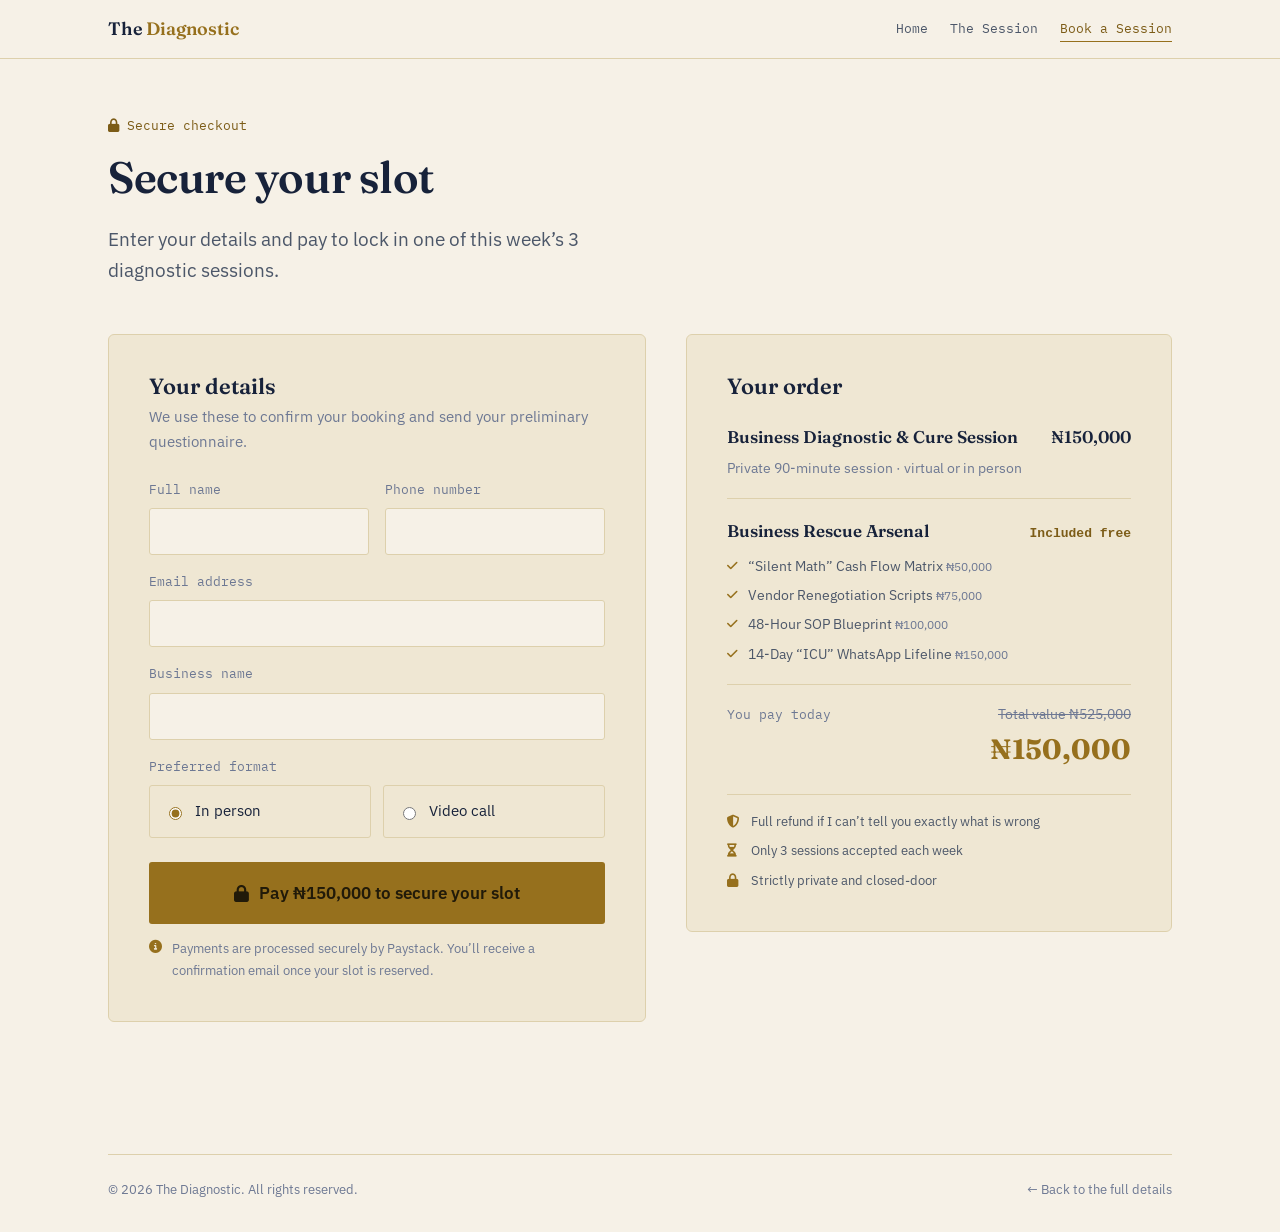
==== commit 670402df: "update: rebuild landing page from sales copy, slim booking page to checkout - Landing page now carri" ====
--- a/book-your-session.html
+++ b/book-your-session.html
@@ -13,9 +13,9 @@
       } catch (e) { }
     })();
   </script>
-  <title>Book Your Business Diagnostic Session</title>
+  <title>Secure Your Diagnostic Session</title>
   <meta name="description"
-    content="Secure one of 3 weekly diagnostic sessions. ₦150,000. In person or by private video call." />
+    content="Secure one of 3 weekly Business Diagnostic &amp; Cure Sessions. ₦150,000, with the Business Rescue Arsenal included." />
   <link rel="preconnect" href="https://fonts.googleapis.com" />
   <link rel="preconnect" href="https://fonts.gstatic.com" crossorigin />
   <link
@@ -26,23 +26,148 @@
     crossorigin="anonymous" referrerpolicy="no-referrer" />
   <link rel="stylesheet" href="assets/css/style.css" />
   <style>
-    .booking-grid {
-      display: grid;
-      grid-template-columns: 1.1fr 0.9fr;
-      gap: 56px;
+    .checkout {
+      display: grid;
+      grid-template-columns: 1.05fr 0.95fr;
+      gap: 40px;
       align-items: start;
     }
 
+    .checkout_form-panel h2,
+    .order-summary h2 {
+      font-size: 1.375rem;
+      margin-bottom: 6px;
+    }
+
+    .checkout_hint {
+      font-size: 0.9375rem;
+      color: var(--color-text-faint);
+      margin: 0;
+    }
+
+    .order-summary {
+      position: sticky;
+      top: 24px;
+    }
+
     @media (max-width: 880px) {
-      .booking-grid {
+      .checkout {
         grid-template-columns: 1fr;
+        gap: 28px;
       }
+
+      /* On phones, show what they are paying for before the form */
+      .order-summary {
+        position: static;
+        order: -1;
+      }
+    }
+
+    @media (max-width: 520px) {
+      .checkout .offer-panel {
+        padding: 24px 20px;
+      }
+    }
+
+    .order-summary_item {
+      padding: 18px 0;
+      border-bottom: 1px solid var(--color-border);
+    }
+
+    .order-summary_line {
+      display: flex;
+      justify-content: space-between;
+      align-items: baseline;
+      gap: 16px;
+      font-family: var(--font-display);
+      font-weight: 600;
+      color: var(--color-text);
+    }
+
+    .order-summary_line span:last-child {
+      white-space: nowrap;
+    }
+
+    .order-summary_free {
+      font-family: var(--font-mono);
+      font-size: 0.8125rem;
+      color: var(--color-accent-strong);
+    }
+
+    .order-summary_meta {
+      margin: 6px 0 0;
+      font-size: 0.875rem;
+      color: var(--color-text-faint);
+    }
+
+    .order-summary_bonuses {
+      list-style: none;
+      margin: 10px 0 0;
+      padding: 0;
+      display: grid;
+      gap: 6px;
+      font-size: 0.875rem;
+      color: var(--color-text-muted);
+    }
+
+    .order-summary_bonuses li {
+      display: flex;
+      gap: 10px;
+    }
+
+    .order-summary_bonuses i {
+      color: var(--color-accent);
+      margin-top: 5px;
+      font-size: 0.75rem;
+    }
+
+    .order-summary_bonuses small {
+      color: var(--color-text-faint);
+      white-space: nowrap;
+    }
+
+    .order-summary_total {
+      display: flex;
+      justify-content: space-between;
+      align-items: baseline;
+      gap: 16px;
+      padding-top: 18px;
+    }
+
+    .order-summary_total s {
+      display: block;
+      font-size: 0.875rem;
+      color: var(--color-text-faint);
+      text-align: right;
+    }
+
+    .order-summary_total strong {
+      font-family: var(--font-display);
+      font-size: 1.75rem;
+      color: var(--color-accent);
+    }
+
+    .order-summary_badges {
+      list-style: none;
+      margin: 22px 0 0;
+      padding: 16px 0 0;
+      border-top: 1px solid var(--color-border);
+      display: grid;
+      gap: 8px;
+      font-size: 0.8125rem;
+      color: var(--color-text-muted);
+    }
+
+    .order-summary_badges i {
+      width: 16px;
+      margin-right: 8px;
+      color: var(--color-accent);
     }
 
     .booking-form {
       display: grid;
       gap: 16px;
-      margin-top: 28px;
+      margin-top: 24px;
     }
 
     .booking-form label {
@@ -69,7 +194,18 @@
       outline-offset: 2px;
     }
 
+    .booking-form_legend {
+      display: block;
+      padding: 0;
+      font-family: var(--font-mono);
+      font-size: 0.8125rem;
+      color: var(--color-text-faint);
+      margin-bottom: 8px;
+    }
+
     .booking-form fieldset {
+      display: grid;
+      gap: 16px;
       border: none;
       padding: 0;
       margin: 0;
@@ -148,80 +284,23 @@
 
   <main>
 
-    <section class="hero" style="padding-bottom: 24px;">
+    <section class="hero" style="padding: 56px 0 32px;">
       <div class="container">
-        <p class="hero_eyebrow">Business Diagnostic &amp; Roadmap Session</p>
-        <h1 class="hero_title" style="max-width: 20ch; font-size: clamp(2.25rem, 3.4vw + 1rem, 3.5rem);">Secure your
-          slot</h1>
-        <p class="hero_subtitle">Because this requires deep, focused preparation and hours of review for each
-          business, I only accept 3 diagnostic audits per week.</p>
+        <p class="hero_eyebrow hero_eyebrow--positive"><i class="fa-solid fa-lock" aria-hidden="true"></i> Secure
+          checkout</p>
+        <h1 class="hero_title" style="font-size: clamp(2rem, 2.6vw + 1rem, 2.75rem);">Secure your slot</h1>
+        <p class="hero_subtitle">Enter your details and pay to lock in one of this week&rsquo;s 3 diagnostic
+          sessions.</p>
       </div>
     </section>
 
-    <section class="section">
+    <section class="section" style="padding-top: 16px;">
       <div class="container">
-        <div class="booking-grid">
-
-          <div>
-            <div class="detail-block" style="border-top: none; padding-top: 0;">
-              <h3>What to expect</h3>
-              <ul>
-                <li><i class="fa-solid fa-magnifying-glass-chart" aria-hidden="true"></i><span><strong>The
-                      diagnosis.</strong> I strip down your books, your inventory flow, your pricing, and your daily
-                    operations, and point directly to where your cash is disappearing.</span></li>
-                <li><i class="fa-solid fa-file-medical" aria-hidden="true"></i><span><strong>The prescription.</strong>
-                    I map out the exact structural, pricing, and operational adjustments you must make to stop the
-                    bleeding and protect your cash.</span></li>
-                <li><i class="fa-solid fa-route" aria-hidden="true"></i><span><strong>The blueprint.</strong> You
-                    walk away with a crystal-clear roadmap: do this in week one, fix this in week two, renegotiate
-                    this supplier term immediately.</span></li>
-              </ul>
-            </div>
-
-            <div class="detail-block">
-              <h3>How to prepare</h3>
-              <ul>
-                <li><i class="fa-solid fa-file-lines" aria-hidden="true"></i><span>Fill out the brief preliminary
-                    questionnaire so we can review your industry and operational setup.</span></li>
-                <li><i class="fa-solid fa-list-check" aria-hidden="true"></i><span>Complete your reservation fee to
-                    lock in one of the 3 weekly slots.</span></li>
-                <li><i class="fa-solid fa-calendar-check" aria-hidden="true"></i><span>My team will coordinate your
-                    private, closed-door session immediately.</span></li>
-              </ul>
-            </div>
-
-            <div class="detail-block">
-              <h3>Important information</h3>
-              <ul>
-                <li><i class="fa-solid fa-naira-sign" aria-hidden="true"></i><span><strong>Pricing.</strong> The fee
-                    for this private diagnostic audit is only ₦150,000. You are already losing more than that every
-                    single month to unmonitored waste, bad credit, margin erosion, and operational friction.</span>
-                </li>
-                <li><i class="fa-solid fa-lock" aria-hidden="true"></i><span><strong>Confidentiality.</strong> Every
-                    session is strictly private and closed-door.</span></li>
-                <li><i class="fa-solid fa-rotate" aria-hidden="true"></i><span><strong>Rescheduling.</strong> <span
-                      class="fill-me">[Insert your rescheduling policy]</span></span></li>
-                <li><i class="fa-solid fa-receipt" aria-hidden="true"></i><span><strong>Refunds.</strong> <span
-                      class="fill-me">[Insert your refund policy]</span></span></li>
-              </ul>
-            </div>
-          </div>
-
-          <aside class="offer-panel" aria-labelledby="booking-heading">
-            <h2 id="booking-heading" style="font-size: 1.375rem; margin-bottom: 24px;">Business Diagnostic Session</h2>
-
-            <div class="offer-panel_row">
-              <span class="offer-panel_label">Fee</span>
-              <span class="offer-panel_value offer-panel_value--price">&#8358;150,000</span>
-            </div>
-            <div class="offer-panel_row">
-              <span class="offer-panel_label">Format</span>
-              <span class="offer-panel_value">In person or video call</span>
-            </div>
-            <div class="offer-panel_row">
-              <span class="offer-panel_label">Availability</span>
-              <span class="offer-panel_value">3 slots per week</span>
-            </div>
+        <div class="checkout">
+
+          <div class="offer-panel checkout_form-panel">
+            <h2>Your details</h2>
+            <p class="checkout_hint">We use these to confirm your booking and send your preliminary questionnaire.</p>
 
             <form class="booking-form" id="booking-form">
               <fieldset>
@@ -247,8 +326,7 @@
               </fieldset>
 
               <fieldset>
-                <legend class="visually-hidden">Preferred format</legend>
-                <label for="format-in-person" class="visually-hidden">Format</label>
+                <legend class="booking-form_legend">Preferred format</legend>
                 <div class="format-choice">
                   <label>
                     <input type="radio" name="format" value="in-person" checked />
@@ -269,68 +347,66 @@
 
             <p class="payment-note">
               <i class="fa-solid fa-circle-info" aria-hidden="true"></i>
-              <span>Payments are processed securely. You'll receive a confirmation email once your slot is
-                reserved.</span>
+              <span>Payments are processed securely by Paystack. You&rsquo;ll receive a confirmation email once your
+                slot is reserved.</span>
             </p>
+          </div>
+
+          <aside class="offer-panel order-summary" aria-labelledby="summary-heading">
+            <h2 id="summary-heading">Your order</h2>
+
+            <div class="order-summary_item">
+              <div class="order-summary_line">
+                <span>Business Diagnostic &amp; Cure Session</span>
+                <span>&#8358;150,000</span>
+              </div>
+              <p class="order-summary_meta">Private 90-minute session &middot; virtual or in person</p>
+            </div>
+
+            <div class="order-summary_item">
+              <div class="order-summary_line">
+                <span>Business Rescue Arsenal</span>
+                <span class="order-summary_free">Included free</span>
+              </div>
+              <ul class="order-summary_bonuses">
+                <li><i class="fa-solid fa-check" aria-hidden="true"></i><span>&ldquo;Silent Math&rdquo; Cash Flow
+                    Matrix <small>&#8358;50,000</small></span></li>
+                <li><i class="fa-solid fa-check" aria-hidden="true"></i><span>Vendor Renegotiation Scripts
+                    <small>&#8358;75,000</small></span></li>
+                <li><i class="fa-solid fa-check" aria-hidden="true"></i><span>48-Hour SOP Blueprint
+                    <small>&#8358;100,000</small></span></li>
+                <li><i class="fa-solid fa-check" aria-hidden="true"></i><span>14-Day &ldquo;ICU&rdquo; WhatsApp
+                    Lifeline <small>&#8358;150,000</small></span></li>
+              </ul>
+            </div>
+
+            <div class="order-summary_total">
+              <span class="offer-panel_label">You pay today</span>
+              <span>
+                <s>Total value &#8358;525,000</s>
+                <strong>&#8358;150,000</strong>
+              </span>
+            </div>
+
+            <ul class="order-summary_badges">
+              <li><i class="fa-solid fa-shield-halved" aria-hidden="true"></i>Full refund if I can&rsquo;t tell you
+                exactly what is wrong</li>
+              <li><i class="fa-solid fa-hourglass-half" aria-hidden="true"></i>Only 3 sessions accepted each week</li>
+              <li><i class="fa-solid fa-lock" aria-hidden="true"></i>Strictly private and closed-door</li>
+            </ul>
           </aside>
 
         </div>
       </div>
     </section>
 
-    <section class="section section--panel">
-      <div class="container">
-        <div class="section_head">
-          <h2>How to secure your slot</h2>
-        </div>
-        <ol class="steps">
-          <li>
-            <p>Click below and fill in your details.</p>
-          </li>
-          <li>
-            <p>Complete your reservation fee to secure one of the 3 weekly slots.</p>
-          </li>
-          <li>
-            <p>Fill out the brief preliminary questionnaire so we can review your industry and operational setup.</p>
-          </li>
-          <li>
-            <p>My team will coordinate your private, closed-door session immediately.</p>
-          </li>
-        </ol>
-      </div>
-    </section>
-
-    <section class="contact-band">
-      <div class="container">
-        <h2>Still not sure?</h2>
-        <p>Contact our team if you have any further questions or queries, and we'll be happy to help.</p>
-        <div class="contact-band_actions">
-          <a href="mailto:hello@example.com" class="btn btn--ghost">Contact us</a>
-          <a href="the-diagnostic.html" class="btn btn--ghost">Read what's included again</a>
-        </div>
-      </div>
-    </section>
-
   </main>
 
   <footer class="site-footer">
     <div class="container">
-      <div class="site-footer_grid">
-        <div class="site-footer_brand">
-          <a href="index.html" class="wordmark">The <span>Diagnostic</span></a>
-          <p class="fill-me">[One line about the consultant: name, background, and why they run these sessions]</p>
-        </div>
-        <div class="site-footer_contact">
-          <div><i class="fa-solid fa-phone" aria-hidden="true"></i><span class="fill-me">[Phone number]</span></div>
-          <div><i class="fa-solid fa-envelope" aria-hidden="true"></i><span class="fill-me">hello@example.com</span>
-          </div>
-          <div><i class="fa-solid fa-location-dot" aria-hidden="true"></i><span class="fill-me">[City, Nigeria]</span>
-          </div>
-        </div>
-      </div>
       <div class="site-footer_bottom">
         <span>&copy; <span id="year"></span> The Diagnostic. All rights reserved.</span>
-        <span class="fill-me">[Privacy Policy] &middot; [Terms &amp; Conditions]</span>
+        <span><a href="index.html">&larr; Back to the full details</a></span>
       </div>
     </div>
   </footer>
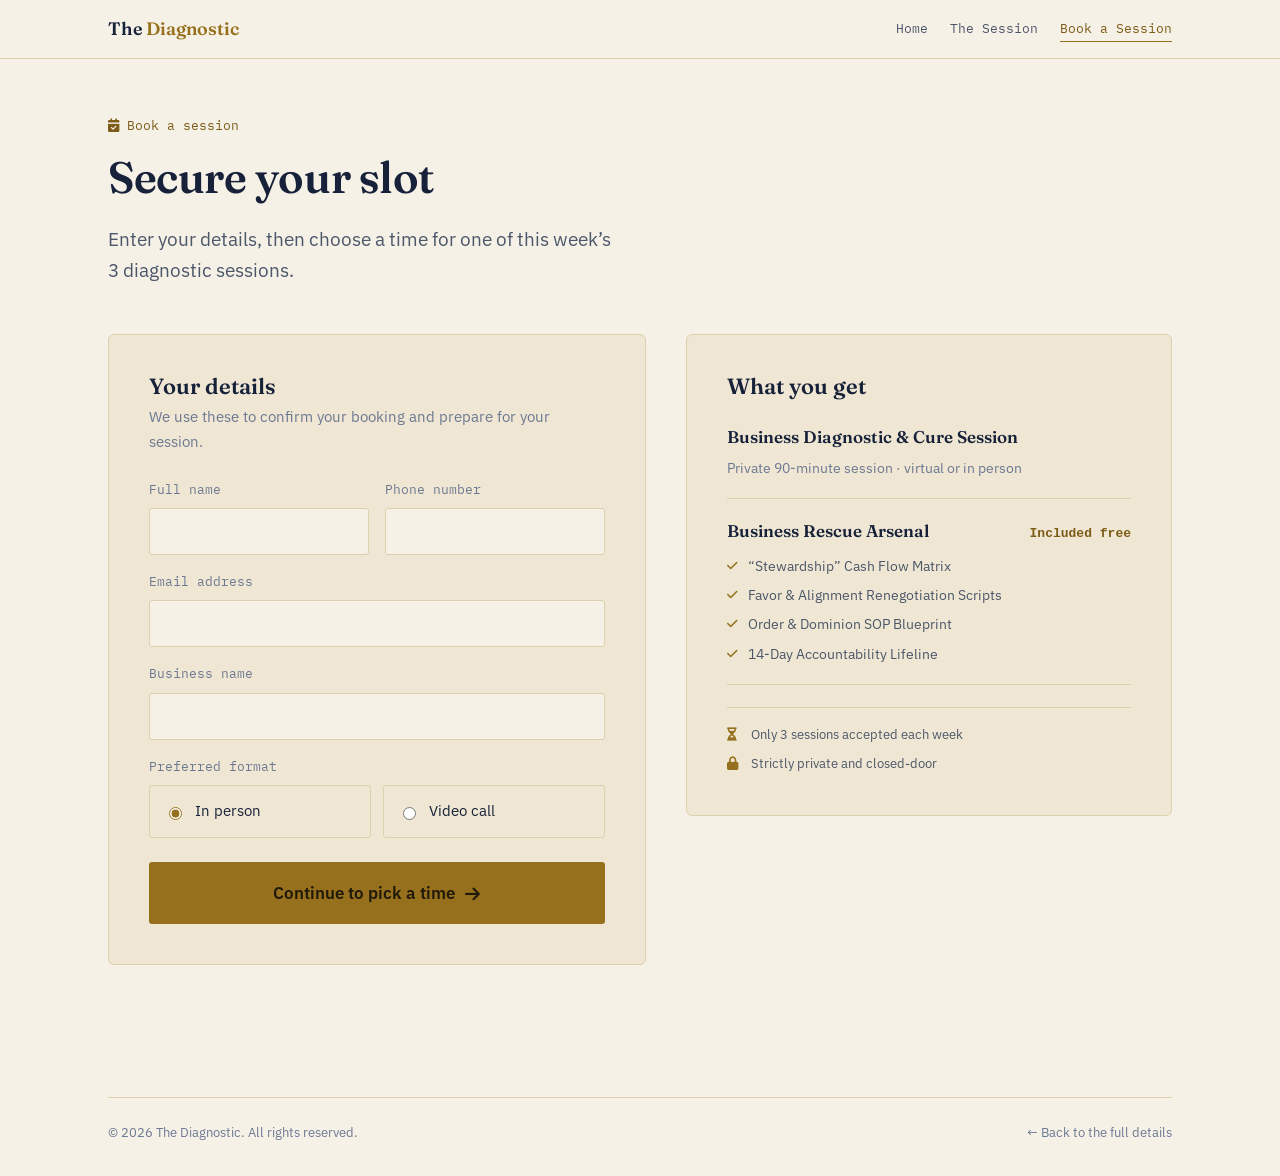
==== commit 1a08dad4: "update: remove payments, form-only booking, align pages with new copy Co-Authored-By: Claude Sonnet " ====
--- a/book-your-session.html
+++ b/book-your-session.html
@@ -13,9 +13,37 @@
       } catch (e) { }
     })();
   </script>
-  <title>Secure Your Diagnostic Session</title>
+  <title>Book Your Business Diagnostic Session | The Diagnostic</title>
   <meta name="description"
-    content="Secure one of 3 weekly Business Diagnostic &amp; Cure Sessions. ₦150,000, with the Business Rescue Arsenal included." />
+    content="Secure one of 3 weekly Business Diagnostic &amp; Cure Sessions, with the Business Rescue Arsenal included free." />
+  <meta name="robots" content="index, follow" />
+  <link rel="canonical" href="https://grandmeridianlines.com/book-your-session.html" />
+  <link rel="icon" href="assets/img/favicon.svg" type="image/svg+xml" />
+  <link rel="apple-touch-icon" href="assets/img/apple-touch-icon.png" />
+  <meta name="theme-color" content="#0f1b2d" />
+
+  <!-- Open Graph (Facebook, WhatsApp, LinkedIn) -->
+  <meta property="og:type" content="website" />
+  <meta property="og:site_name" content="The Diagnostic" />
+  <meta property="og:locale" content="en_NG" />
+  <meta property="og:url" content="https://grandmeridianlines.com/book-your-session.html" />
+  <meta property="og:title" content="Book Your Business Diagnostic Session | The Diagnostic" />
+  <meta property="og:description"
+    content="Secure one of 3 weekly Business Diagnostic &amp; Cure Sessions, with the Business Rescue Arsenal included free." />
+  <meta property="og:image" content="https://grandmeridianlines.com/assets/img/og-image.png" />
+  <meta property="og:image:width" content="1200" />
+  <meta property="og:image:height" content="630" />
+  <meta property="og:image:alt"
+    content="The Diagnostic: “Who did I actually work for this month?” Business Diagnostic & Cure Session." />
+
+  <!-- Twitter / X -->
+  <meta name="twitter:card" content="summary_large_image" />
+  <meta name="twitter:title" content="Book Your Business Diagnostic Session | The Diagnostic" />
+  <meta name="twitter:description"
+    content="Secure one of 3 weekly Business Diagnostic &amp; Cure Sessions, with the Business Rescue Arsenal included free." />
+  <meta name="twitter:image" content="https://grandmeridianlines.com/assets/img/og-image.png" />
+  <meta name="twitter:image:alt"
+    content="The Diagnostic: “Who did I actually work for this month?” Business Diagnostic & Cure Session." />
   <link rel="preconnect" href="https://fonts.googleapis.com" />
   <link rel="preconnect" href="https://fonts.gstatic.com" crossorigin />
   <link
@@ -253,20 +281,44 @@
       accent-color: var(--color-accent);
     }
 
-    .payment-note {
-      display: flex;
-      align-items: flex-start;
-      gap: 10px;
-      font-size: 0.8125rem;
-      color: var(--color-text-faint);
-      margin-top: 14px;
-    }
-
-    .payment-note i {
-      color: var(--color-accent);
-      margin-top: 2px;
+    .toast {
+      position: fixed;
+      left: 50%;
+      bottom: 24px;
+      transform: translateX(-50%);
+      max-width: calc(100% - 32px);
+      padding: 14px 18px;
+      border-radius: var(--radius-sm);
+      background: var(--color-alert-strong);
+      color: #fff;
+      font-size: 0.9375rem;
+      z-index: 50;
+    }
+
+    .toast[hidden] {
+      display: none;
     }
   </style>
+
+  <!-- Meta Pixel Code -->
+  <script>
+    !function (f, b, e, v, n, t, s) {
+      if (f.fbq) return; n = f.fbq = function () {
+        n.callMethod ?
+          n.callMethod.apply(n, arguments) : n.queue.push(arguments)
+      };
+      if (!f._fbq) f._fbq = n; n.push = n; n.loaded = !0; n.version = '2.0';
+      n.queue = []; t = b.createElement(e); t.async = !0;
+      t.src = v; s = b.getElementsByTagName(e)[0];
+      s.parentNode.insertBefore(t, s)
+    }(window, document, 'script',
+      'https://connect.facebook.net/en_US/fbevents.js');
+    fbq('init', '1519058990242800');
+    fbq('track', 'PageView');
+  </script>
+  <noscript><img height="1" width="1" style="display:none"
+      src="https://www.facebook.com/tr?id=1519058990242800&ev=PageView&noscript=1" /></noscript>
+  <!-- End Meta Pixel Code -->
 </head>
 
 <body>
@@ -286,10 +338,10 @@
 
     <section class="hero" style="padding: 56px 0 32px;">
       <div class="container">
-        <p class="hero_eyebrow hero_eyebrow--positive"><i class="fa-solid fa-lock" aria-hidden="true"></i> Secure
-          checkout</p>
+        <p class="hero_eyebrow hero_eyebrow--positive"><i class="fa-solid fa-calendar-check" aria-hidden="true"></i> Book a
+          session</p>
         <h1 class="hero_title" style="font-size: clamp(2rem, 2.6vw + 1rem, 2.75rem);">Secure your slot</h1>
-        <p class="hero_subtitle">Enter your details and pay to lock in one of this week&rsquo;s 3 diagnostic
+        <p class="hero_subtitle">Enter your details, then choose a time for one of this week&rsquo;s 3 diagnostic
           sessions.</p>
       </div>
     </section>
@@ -300,7 +352,7 @@
 
           <div class="offer-panel checkout_form-panel">
             <h2>Your details</h2>
-            <p class="checkout_hint">We use these to confirm your booking and send your preliminary questionnaire.</p>
+            <p class="checkout_hint">We use these to confirm your booking and prepare for your session.</p>
 
             <form class="booking-form" id="booking-form">
               <fieldset>
@@ -339,26 +391,19 @@
                 </div>
               </fieldset>
 
-              <button type="submit" class="btn btn--primary btn--block btn--large">
-                <i class="fa-solid fa-lock" aria-hidden="true"></i>
-                Pay &#8358;150,000 to secure your slot
+              <button type="submit" class="btn btn--primary btn--block btn--large" id="booking-submit">
+                Continue to pick a time
+                <i class="fa-solid fa-arrow-right" aria-hidden="true"></i>
               </button>
             </form>
-
-            <p class="payment-note">
-              <i class="fa-solid fa-circle-info" aria-hidden="true"></i>
-              <span>Payments are processed securely by Paystack. You&rsquo;ll receive a confirmation email once your
-                slot is reserved.</span>
-            </p>
           </div>
 
           <aside class="offer-panel order-summary" aria-labelledby="summary-heading">
-            <h2 id="summary-heading">Your order</h2>
+            <h2 id="summary-heading">What you get</h2>
 
             <div class="order-summary_item">
               <div class="order-summary_line">
                 <span>Business Diagnostic &amp; Cure Session</span>
-                <span>&#8358;150,000</span>
               </div>
               <p class="order-summary_meta">Private 90-minute session &middot; virtual or in person</p>
             </div>
@@ -369,28 +414,18 @@
                 <span class="order-summary_free">Included free</span>
               </div>
               <ul class="order-summary_bonuses">
-                <li><i class="fa-solid fa-check" aria-hidden="true"></i><span>&ldquo;Silent Math&rdquo; Cash Flow
-                    Matrix <small>&#8358;50,000</small></span></li>
-                <li><i class="fa-solid fa-check" aria-hidden="true"></i><span>Vendor Renegotiation Scripts
-                    <small>&#8358;75,000</small></span></li>
-                <li><i class="fa-solid fa-check" aria-hidden="true"></i><span>48-Hour SOP Blueprint
-                    <small>&#8358;100,000</small></span></li>
-                <li><i class="fa-solid fa-check" aria-hidden="true"></i><span>14-Day &ldquo;ICU&rdquo; WhatsApp
-                    Lifeline <small>&#8358;150,000</small></span></li>
+                <li><i class="fa-solid fa-check" aria-hidden="true"></i><span>&ldquo;Stewardship&rdquo; Cash Flow
+                    Matrix</span></li>
+                <li><i class="fa-solid fa-check" aria-hidden="true"></i><span>Favor &amp; Alignment Renegotiation
+                    Scripts</span></li>
+                <li><i class="fa-solid fa-check" aria-hidden="true"></i><span>Order &amp; Dominion SOP
+                    Blueprint</span></li>
+                <li><i class="fa-solid fa-check" aria-hidden="true"></i><span>14-Day Accountability
+                    Lifeline</span></li>
               </ul>
             </div>
 
-            <div class="order-summary_total">
-              <span class="offer-panel_label">You pay today</span>
-              <span>
-                <s>Total value &#8358;525,000</s>
-                <strong>&#8358;150,000</strong>
-              </span>
-            </div>
-
             <ul class="order-summary_badges">
-              <li><i class="fa-solid fa-shield-halved" aria-hidden="true"></i>Full refund if I can&rsquo;t tell you
-                exactly what is wrong</li>
               <li><i class="fa-solid fa-hourglass-half" aria-hidden="true"></i>Only 3 sessions accepted each week</li>
               <li><i class="fa-solid fa-lock" aria-hidden="true"></i>Strictly private and closed-door</li>
             </ul>
@@ -412,52 +447,41 @@
   </footer>
 
   <script src="assets/js/script.js"></script>
-  <script src="https://js.paystack.co/v1/inline.js"></script>
+  <div class="toast" id="toast" role="alert" hidden></div>
   <script>
     document.getElementById("year").textContent = new Date().getFullYear();
 
-    var PAYSTACK_PUBLIC_KEY = "pk_live_235a1fd93993c51b80e99d2d0698f90e335ff007";
-
-    document.getElementById("booking-form").addEventListener("submit", function (event) {
+    var form = document.getElementById("booking-form");
+    var submitBtn = document.getElementById("booking-submit");
+    var toast = document.getElementById("toast");
+
+    function showToast(message) {
+      toast.textContent = message;
+      toast.hidden = false;
+      setTimeout(function () { toast.hidden = true; }, 6000);
+    }
+
+    form.addEventListener("submit", function (event) {
       event.preventDefault();
-
-      var email = document.getElementById("email").value;
-      var fullName = document.getElementById("full-name").value;
-
-      var handler = PaystackPop.setup({
-        key: PAYSTACK_PUBLIC_KEY,
-        email: email,
-        amount: 15000000, // ₦150,000 in kobo
-        currency: "NGN",
-        ref: "diag_" + Date.now() + "_" + Math.floor(Math.random() * 1000000),
-        metadata: {
-          custom_fields: [
-            { display_name: "Full Name", variable_name: "full_name", value: fullName }
-          ]
-        },
-        callback: function (response) {
-          // Payment done: save the booking to data/bookings.json, then go to thank-you page
-          fetch("/api/bookings", {
-            method: "POST",
-            headers: { "Content-Type": "application/json" },
-            body: JSON.stringify({
-              reference: response.reference,
-              full_name: fullName,
-              phone: document.getElementById("phone").value,
-              email: email,
-              business_name: document.getElementById("business-name").value,
-              format: document.querySelector('input[name="format"]:checked').value
-            })
-          }).finally(function () {
-            window.location.href = "thank-you.html?ref=" + response.reference;
-          });
-        },
-        onClose: function () {
-          alert("Error occurred while processing payment! Try again.")
-        }
+      submitBtn.disabled = true;
+
+      fetch("/api/bookings", {
+        method: "POST",
+        headers: { "Content-Type": "application/json" },
+        body: JSON.stringify({
+          full_name: document.getElementById("full-name").value,
+          phone: document.getElementById("phone").value,
+          email: document.getElementById("email").value,
+          business_name: document.getElementById("business-name").value,
+          format: document.querySelector('input[name="format"]:checked').value
+        })
+      }).then(function (res) {
+        if (!res.ok) throw new Error("Request failed");
+        window.location.href = "thank-you.html";
+      }).catch(function () {
+        submitBtn.disabled = false;
+        showToast("We could not save your details. Please try again.");
       });
-
-      handler.openIframe();
     });
   </script>
 </body>
